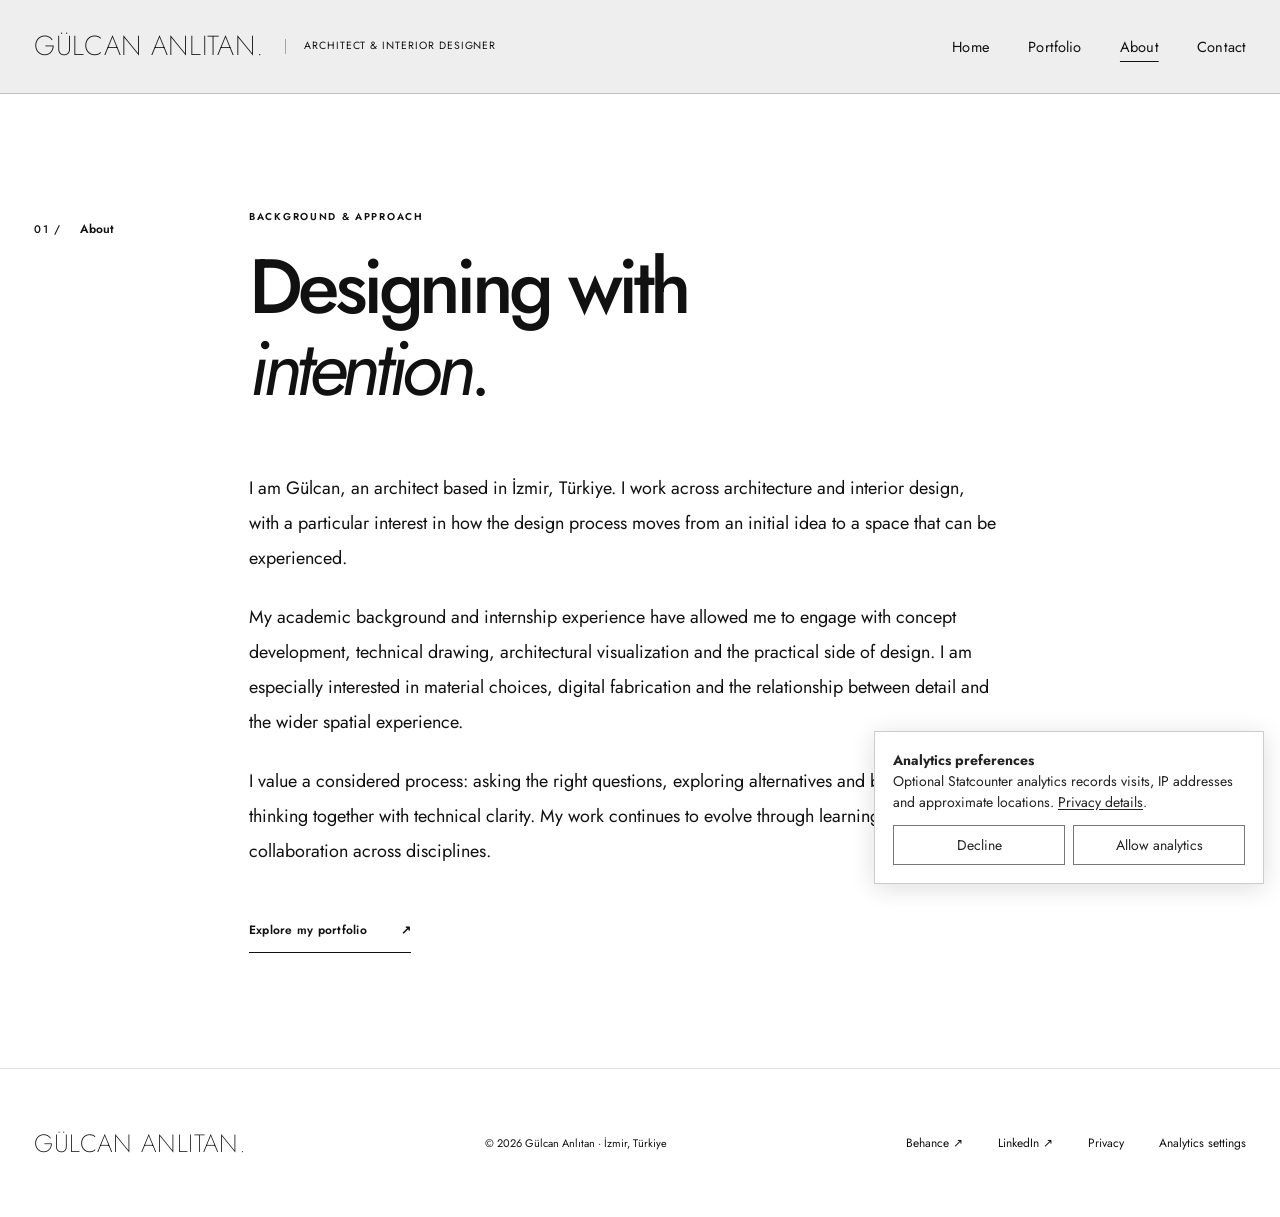
==== about/index.html @ f94211ca "Publish website from b33303527051" ====
<!doctype html><html lang="en"><head><meta charset="utf-8"><meta name="viewport" content="width=device-width,initial-scale=1"><meta name="theme-color" content="#eeeeee"><meta name="description" content="Learn about Gülcan Anlıtan, an architect and interior designer in İzmir, Türkiye, and her approach to materials, spatial experience and design.">
<link rel="canonical" href="https://gulcan.net/about/"><title>About | Gülcan Anlıtan</title><link rel="icon" type="image/svg+xml" href="/assets/favicon.svg"><link rel="stylesheet" href="/assets/style.css"><link rel="stylesheet" href="/assets/editorial.css"><script defer src="/assets/script.js"></script><link rel="stylesheet" href="/assets/analytics-consent.css">
<script defer src="/assets/analytics-consent.js"></script>
</head><body class="editorial-site"><a class="skip" href="#main">Skip to content</a>
<header class="ed-header"><nav class="ed-container ed-nav" aria-label="Main navigation"><a class="ed-identity" href="/"><strong>GÜLCAN ANLITAN<span>.</span></strong><span class="ed-role">Architect &amp; Interior Designer</span></a><div class="nav-links ed-nav-links" id="main-nav"><a href="/" >Home</a><a href="/portfolio/">Portfolio</a><a href="/about/" aria-current="page">About</a><a href="/#contact">Contact</a></div><button class="menu-button ed-menu-button" type="button" aria-label="Open menu" aria-controls="main-nav" aria-expanded="false">☰</button></nav></header>
<main id="main"><section class="ed-inner"><div class="ed-container ed-inner-grid"><div class="ed-label"><span class="ed-index">01 /</span><span>About</span></div><div><p class="ed-overline">Background &amp; approach</p><h1 class="ed-inner-title">Designing with<br><em>intention.</em></h1><div class="ed-inner-copy"><p>I am Gülcan, an architect based in İzmir, Türkiye. I work across architecture and interior design, with a particular interest in how the design process moves from an initial idea to a space that can be experienced.</p><p>My academic background and internship experience have allowed me to engage with concept development, technical drawing, architectural visualization and the practical side of design. I am especially interested in material choices, digital fabrication and the relationship between detail and the wider spatial experience.</p><p>I value a considered process: asking the right questions, exploring alternatives and bringing creative thinking together with technical clarity. My work continues to evolve through learning and collaboration across disciplines.</p><a class="ed-inline-link" href="/portfolio/">Explore my portfolio <span aria-hidden="true">↗</span></a></div></div></div></section></main>
<footer class="ed-footer"><div class="ed-container ed-footer-content"><a class="ed-footer-brand" href="/">GÜLCAN ANLITAN.</a><span>© 2026 Gülcan Anlıtan · İzmir, Türkiye</span><div class="ed-footer-links"><a href="https://www.behance.net/glcananltan" target="_blank" rel="noopener noreferrer">Behance ↗</a><a href="https://www.linkedin.com/in/g%C3%BClcan-anl%C4%B1tan-895337190/" target="_blank" rel="noopener noreferrer">LinkedIn ↗</a><a href="/privacy/">Privacy</a><button type="button" class="analytics-settings" data-analytics-settings hidden>Analytics settings</button></div></div></footer>
<!-- Cloudflare Web Analytics --><script type='module' src='https://static.cloudflareinsights.com/beacon.min.js' data-cf-beacon='{"token": "785a4017461b4b3585a6602a32527442"}'></script><!-- End Cloudflare Web Analytics -->
</body></html>
---- assets/style.css ----
@import url('https://fonts.googleapis.com/css2?family=Jost:ital,wght@0,200..800;1,200..800&display=swap');
:root{--bg:#f5f4ef;--ink:#202722;--muted:#6e756d;--line:#dadcd5;--accent:#81937f;--pad:clamp(22px,4vw,76px)}
*{box-sizing:border-box}html{scroll-behavior:smooth}body{margin:0;background:var(--bg);color:var(--ink);font-family:"Jost",Arial,sans-serif;-webkit-font-smoothing:antialiased}img{display:block;max-width:100%}a{color:inherit;text-decoration:none}button{font:inherit;cursor:pointer}h1,h2,h3,p,figure{margin-top:0}.accent{color:var(--accent)}.container{width:min(100%,1440px);margin:auto;padding-inline:var(--pad)}.skip{position:absolute;left:-10000px;top:5px;background:white;padding:12px;z-index:100}.skip:focus{left:8px}.site-header{position:relative;z-index:20;background:var(--bg)}.nav{display:flex;align-items:center;justify-content:space-between;gap:30px;min-height:98px;border-bottom:1px solid var(--line)}.wordmark{font-family:"Jost",Arial,sans-serif;font-size:24px;letter-spacing:-1.5px;font-weight:700;white-space:nowrap}.nav-links{display:flex;align-items:center;gap:clamp(24px,3vw,52px)}.nav-links a,.nav-portfolio{font-size:11px;text-transform:uppercase;font-weight:700;letter-spacing:.14em}.nav-links a{color:var(--muted)}.nav-links a:hover,.nav-links a[aria-current="page"]{color:var(--ink)}.nav-portfolio{padding:13px 15px;border:1px solid var(--ink);white-space:nowrap}.nav-portfolio:hover{background:var(--ink);color:var(--bg)}.menu-button{display:none;border:0;background:transparent;font-size:24px;width:44px;height:44px}.eyebrow{display:inline-flex;align-items:center;gap:12px;text-transform:uppercase;letter-spacing:.2em;font-weight:700;font-size:10px}.eyebrow:before{content:"";display:block;width:23px;height:1px;background:currentColor}.hero{padding-top:clamp(80px,10vw,150px)}.hero h1,.inner-hero h1{font:400 clamp(66px,9.6vw,155px)/.98 "Jost",sans-serif;letter-spacing:-.07em;margin:26px 0}.hero h1 em,.inner-hero h1 em,.portfolio-feature h2 em{color:var(--accent);font-weight:400}.hero-bottom{display:flex;justify-content:space-between;gap:30px;align-items:flex-end;margin:40px 0 70px}.hero-bottom p{max-width:380px;color:var(--muted);font-size:14px;line-height:1.9;margin:0}.text-link{display:inline-flex;align-items:center;gap:24px;font-size:11px;text-transform:uppercase;letter-spacing:.12em;font-weight:700;padding-bottom:11px;border-bottom:1px solid currentColor;white-space:nowrap}.text-link span{font-size:19px;font-weight:400;transition:transform .2s}.text-link:hover span{transform:translate(5px,-3px)}.hero-image{height:clamp(340px,55vw,755px);background:#d6d9cf;position:relative;overflow:hidden;margin:0}.hero-image img{height:100%;width:100%;object-fit:cover}.hero-image figcaption{position:absolute;bottom:22px;left:25px;color:#f5f4ef;background:#28372edc;font-size:10px;padding:13px 16px;letter-spacing:.12em;text-transform:uppercase}.section{padding-top:clamp(100px,11vw,170px)}.section.compact{padding-top:45px}.section-head{display:flex;justify-content:space-between;align-items:flex-end;border-top:1px solid var(--line);padding-top:24px;margin-bottom:52px}.section-head h2,.contact h2{font:400 clamp(56px,6vw,95px)/1.05 "Jost",sans-serif;letter-spacing:-.055em;margin:22px 0 0}.section-head small{font-size:11px;color:var(--muted);text-transform:uppercase;letter-spacing:.1em}.projects-grid{display:grid;grid-template-columns:repeat(2,minmax(0,1fr));gap:72px 30px}.project-card:first-child{grid-column:span 2}.project-image{position:relative;background:#d6d9cf;overflow:hidden;aspect-ratio:1.26}.project-card:first-child .project-image{aspect-ratio:1.95}.project-image img{height:100%;width:100%;object-fit:cover;transition:transform .7s}.project-card:hover .project-image img{transform:scale(1.035)}.image-arrow{position:absolute;bottom:19px;right:20px;background:var(--bg);display:grid;place-items:center;font-size:22px;width:43px;height:43px}.project-caption{display:flex;justify-content:space-between;gap:20px;padding-top:19px}.project-caption h3{font:400 clamp(28px,3vw,44px)/1.2 "Jost",sans-serif;letter-spacing:-.045em;margin:0 0 8px}.project-caption span,.project-caption small{font-size:11px;color:var(--muted);text-transform:uppercase;letter-spacing:.1em}.approach{display:grid;grid-template-columns:1fr 1.65fr;gap:55px;border-top:1px solid var(--line);padding-top:30px}.approach h2{font:400 clamp(33px,4vw,64px)/1.2 "Jost",sans-serif;letter-spacing:-.05em}.approach h2 em{color:var(--accent)}.approach p{color:var(--muted);max-width:590px;font-size:15px;line-height:1.9;margin:30px 0}.portfolio-feature{background:#29362d;color:#f4f3ed;margin-top:clamp(105px,12vw,185px)}.feature-grid{display:grid;grid-template-columns:1fr 1fr;align-items:center;gap:8vw;padding-block:clamp(75px,10vw,145px)}.portfolio-feature h2{font:400 clamp(64px,7.5vw,116px)/1.04 "Jost",sans-serif;letter-spacing:-.06em;margin:32px 0}.portfolio-feature h2 em{color:#b8c9af}.portfolio-feature p{font-size:14px;line-height:1.85;color:#c1cbbf;max-width:410px}.portfolio-feature .text-link{margin-top:28px}.cover-stack{height:440px;position:relative;perspective:1100px}.cover{position:absolute;top:4%;left:15%;width:65%;height:88%;background:#e8e8df;color:#243227;padding:28px;box-shadow:10px 20px 38px #0a150d68;display:flex;flex-direction:column;justify-content:space-between;transform:rotate(-9deg)}.cover:nth-child(2){background:#c4cbbf;transform:translateX(22%) rotate(8deg)}.cover h3{font:400 clamp(31px,4vw,58px)/1 "Jost",sans-serif;letter-spacing:-.06em;margin:0}.cover small{font-size:11px;letter-spacing:.12em;font-weight:700}.cover img{height:47%;width:100%;object-fit:cover}.contact{padding-bottom:140px}.contact>p{font:400 clamp(29px,4vw,55px)/1.3 "Jost",sans-serif;margin:40px 0}.note{color:var(--muted);font-size:12px;line-height:1.7;margin-top:45px}.footer{border-top:1px solid var(--line)}.foot{display:flex;align-items:center;justify-content:space-between;gap:25px;padding-block:35px 48px;color:var(--muted);font-size:11px}.foot-links{display:flex;gap:24px}.inner-hero{padding-top:clamp(75px,9vw,128px);padding-bottom:65px}.inner-hero p{font-size:15px;line-height:1.85;color:var(--muted);max-width:620px}.inner-hero h1{font-size:clamp(72px,10vw,148px)}.about-grid{display:grid;grid-template-columns:1fr 1fr;align-items:center;gap:8%;padding-top:20px}.about-grid img{width:100%;height:680px;object-fit:cover;background:#e4e3d9}.about-grid h2{font:400 clamp(33px,4vw,64px)/1.2 "Jost",sans-serif;letter-spacing:-.045em;margin:28px 0}.about-grid p{font-size:15px;line-height:1.9;color:var(--muted)}.about-grid .text-link{margin-top:30px}.detail{padding-bottom:140px}.detail>img{width:100%;max-height:800px;object-fit:cover;background:#d5d9cb}.detail-bottom{border-top:1px solid var(--line);padding:35px 0;display:flex;justify-content:space-between;gap:30px}.detail-bottom p{max-width:630px;color:var(--muted);line-height:1.8;font-size:14px}.portfolio-intro h1{font-size:clamp(70px,9vw,130px)}.reader-section{background:#e4e6dc;padding:clamp(35px,6vw,75px) var(--pad)}.reader-shell{max-width:1120px;margin:auto}.reader-top{display:flex;justify-content:space-between;align-items:center;gap:20px;margin-bottom:28px;font-size:11px;color:#697467;text-transform:uppercase;letter-spacing:.12em}.reader-top a{border-bottom:1px solid;padding-bottom:8px}.reader-top [hidden]{display:none}.book{aspect-ratio:1.57;display:grid;grid-template-columns:1fr 1fr;position:relative;background:#cccfc3;box-shadow:0 27px 55px #4450443d;perspective:1600px}.book:after{content:"";position:absolute;top:0;bottom:0;left:50%;transform:translateX(-50%);width:22px;background:linear-gradient(90deg,transparent,#5f665d28,transparent);pointer-events:none}.book-page{min-width:0;overflow:hidden;background:#f8f6ef;height:100%}.book-page+.book-page{border-left:1px solid #dfdcd0}.demo-page{height:100%;display:flex;flex-direction:column;justify-content:space-between;gap:12px;padding:clamp(20px,4vw,55px)}.demo-page small{font-size:clamp(7px,.8vw,11px);letter-spacing:.16em}.demo-page h3{font:400 clamp(27px,4vw,61px)/1.1 "Jost",sans-serif;letter-spacing:-.055em;margin:0}.demo-page img{width:100%;height:50%;object-fit:cover}.demo-page .page-foot{display:flex;justify-content:space-between;font-size:10px;color:#6a7669}.demo-page.cover{background:#dce3d7}.demo-page.blank{background:#ecece5}.book-page canvas{width:100%;height:100%;object-fit:contain;background:#fff}.book.flipping .book-page:last-child{animation:page-turn .42s ease-in-out}@keyframes page-turn{0%{transform:scaleX(1)}45%{transform:scaleX(.88);filter:brightness(.91)}100%{transform:scaleX(1)}}.reader-controls{display:flex;justify-content:space-between;align-items:center;gap:18px;margin-top:26px}.reader-controls button{padding:14px 18px;background:transparent;border:1px solid #a4aca0;font-size:11px;text-transform:uppercase;letter-spacing:.1em}.reader-controls button:disabled{opacity:.3;cursor:default}.reader-controls span{font-size:12px;color:#687568;letter-spacing:.1em}.reader-help{text-align:center;font-size:12px;color:#6b7569;margin:19px 0 0}.reader-about{padding-block:90px 130px;display:grid;grid-template-columns:1fr 1fr;gap:60px}.reader-about h2{font:400 clamp(34px,4vw,60px)/1.2 "Jost",sans-serif;letter-spacing:-.05em;margin:24px 0}.reader-about p{color:var(--muted);font-size:14px;line-height:1.9}.reader-about code{overflow-wrap:anywhere}
@media(max-width:980px){.nav-portfolio{display:none}.about-grid img{height:540px}.cover-stack{height:340px}}
@media(max-width:700px){.nav{min-height:74px}.wordmark{font-size:21px}.menu-button{display:block}.nav-links{display:none;position:absolute;top:73px;left:0;right:0;flex-direction:column;align-items:flex-start;gap:25px;padding:28px var(--pad) 36px;background:var(--bg);box-shadow:0 18px 25px #18271a1c}.nav-links.open{display:flex}.nav-links a{font-size:13px}.hero{padding-top:75px}.hero h1{font-size:clamp(57px,11.7vw,92px)}.hero-bottom{align-items:flex-start;flex-direction:column;margin:32px 0 48px}.hero-image{height:380px}.hero-image figcaption{left:12px;bottom:12px;font-size:9px}.section{padding-top:92px}.section-head h2,.contact h2{font-size:58px}.section-head small{display:none}.projects-grid{grid-template-columns:1fr;gap:50px}.project-card:first-child{grid-column:auto}.project-card:first-child .project-image{aspect-ratio:1.26}.approach{grid-template-columns:1fr;gap:28px}.approach h2{font-size:37px}.portfolio-feature{margin-top:100px}.feature-grid{grid-template-columns:1fr;gap:45px;padding-block:75px}.portfolio-feature h2{font-size:69px}.cover-stack{height:320px}.contact{padding-bottom:95px}.foot{flex-direction:column;align-items:flex-start}.inner-hero{padding-top:72px;padding-bottom:44px}.inner-hero h1{font-size:clamp(66px,12vw,98px)}.about-grid{grid-template-columns:1fr;gap:33px}.about-grid img{height:auto;aspect-ratio:1.1}.about-grid h2{font-size:39px}.detail-bottom{flex-direction:column}.reader-section{padding:28px 15px 45px}.reader-top{flex-direction:column;align-items:flex-start}.book{aspect-ratio:.7;grid-template-columns:1fr}.book:after{display:none}.demo-page{padding:25px}.demo-page h3{font-size:clamp(43px,10vw,65px)}.demo-page small{font-size:10px}.reader-about{grid-template-columns:1fr;gap:12px;padding-block:65px 90px}}
@media(prefers-reduced-motion:reduce){*,*:before,*:after{scroll-behavior:auto!important;animation-duration:.01ms!important;transition-duration:.01ms!important}}
/* A glimpse — homepage */
.glimpse{padding-top:32px;background:#fbfbf9}
.glimpse-top{display:flex;align-items:center;justify-content:space-between;gap:24px;padding-block:18px 4px}
.glimpse-top-note{font-size:10px;font-weight:600;letter-spacing:.14em;text-transform:uppercase;color:var(--muted)}
.glimpse-art-scroll{max-width:1920px;margin:auto;overflow-x:auto;overscroll-behavior-inline:contain}
.glimpse-art{display:block;width:100%;height:auto;mix-blend-mode:multiply}
.glimpse-mobile-hint{display:none}
.glimpse-bottom{display:flex;justify-content:space-between;align-items:center;gap:25px;border-top:1px solid #e6e6e1;padding-block:23px 43px}
.glimpse-bottom p{margin:0;color:var(--muted);font-size:13px}
.approach-section{padding-top:110px}
.glimpse-portfolio{border-top:1px solid var(--line);padding-top:30px;margin-top:115px}
.glimpse-portfolio-layout{display:grid;grid-template-columns:1.15fr .85fr;gap:50px;align-items:end;padding:36px 0 45px}
.glimpse-portfolio h2{font:400 clamp(61px,8vw,120px)/.98 "Jost",sans-serif;letter-spacing:-.065em;margin:0}
.glimpse-portfolio h2 em{color:var(--accent);font-weight:400}
.glimpse-portfolio-layout>div{max-width:350px;justify-self:end}
.glimpse-portfolio-layout p{font-size:14px;line-height:1.9;color:var(--muted);margin:0 0 35px}
@media(max-width:680px){
.glimpse{padding-top:12px}
.glimpse-top{padding-block:24px 16px}
.glimpse-top-note{font-size:9px;letter-spacing:.07em;text-align:right}
.glimpse-art-scroll{overflow-x:auto;overflow-y:hidden;-webkit-overflow-scrolling:touch;scrollbar-width:thin}
.glimpse-art{max-width:none;width:1050px;height:auto}
.glimpse-mobile-hint{display:block;text-align:center;font-size:10px;color:var(--muted);margin:5px 0}
.glimpse-bottom{padding-top:17px;padding-bottom:37px;align-items:flex-start;flex-direction:column;gap:21px}
.glimpse-bottom p{font-size:12px}
.approach-section{padding-top:75px}
.glimpse-portfolio{margin-top:80px}
.glimpse-portfolio-layout{grid-template-columns:1fr;gap:25px;padding-top:31px}
.glimpse-portfolio h2{font-size:69px}
.glimpse-portfolio-layout>div{max-width:none;justify-self:start}
}
/* November 2026 — coherent editorial homepage: paper-white canvas and natural-aspect elevation */
:root {--bg:#fff;--ink:#202124;--muted:#666b6f;--line:#e5e5e5;--accent:#242424;}
body {background:#fff;color:var(--ink);}
.site-header{background:#fff;}
.home-revised .nav{min-height:86px;border-bottom:0;}
.home-revised .wordmark{font-size:23px;letter-spacing:-.065em;font-weight:700;}
.home-revised .nav-links{gap:clamp(25px,3vw,48px);}
.home-revised .nav-links a{font-size:12px;letter-spacing:.015em;text-transform:none;font-weight:500;color:#383838;}
.home-revised .nav-links a:hover,.home-revised .nav-links a:focus-visible{color:#111;text-decoration:underline;text-underline-offset:6px;}
.home-revised .elevation-hero{padding-top:clamp(38px,5vw,90px);padding-bottom:clamp(70px,9vw,160px);}
.home-revised .elevation-artwork{margin-inline:auto;max-width:1440px;min-height:0;background:#fff;}
.home-revised .elevation-artwork img{display:block;width:100%;height:auto;object-fit:contain;object-position:center;image-rendering:auto;max-width:100%;background:#fff;mix-blend-mode:normal;}
.home-revised .elevation-caption{display:flex;justify-content:space-between;gap:20px;margin-top:18px;font-size:11px;letter-spacing:.025em;color:#777;}
.home-revised .home-section{display:grid;grid-template-columns:minmax(135px,25%) 1fr;gap:clamp(25px,5vw,95px);padding-top:35px;padding-bottom:clamp(75px,9vw,130px);border-top:1px solid var(--line);}
.home-revised .home-section-label{display:flex;gap:22px;align-items:baseline;}
.home-revised .home-section-label span{font:500 11px/1.5 "Jost",sans-serif;color:#969696;}
.home-revised .home-section-label h2{font:600 14px/1.5 "Jost",sans-serif;letter-spacing:.005em;margin:0;}
.home-revised .home-section-main{max-width:900px;}
.home-revised .home-statement{font:400 clamp(26px,3vw,44px)/1.28 "Jost",Arial,sans-serif;letter-spacing:-.055em;max-width:820px;margin:0 0 clamp(24px,4vw,44px);}
.home-revised .home-description{font:400 15px/1.9 "Jost",Arial,sans-serif;color:#646464;max-width:540px;margin:0 0 24px;}
.home-revised .home-link{display:inline-flex;align-items:baseline;gap:26px;border-bottom:1px solid #777;padding-bottom:8px;font:500 13px/1.4 "Jost",sans-serif;letter-spacing:0;text-transform:none;white-space:nowrap;color:#252525;transition:gap .2s;}
.home-revised .home-link:hover{gap:35px;}
.home-revised .home-portfolio-row{display:flex;align-items:flex-start;justify-content:space-between;gap:24px;}
.home-revised .home-portfolio-row .home-statement{margin:0;}
.home-revised .home-portfolio-row>div{max-width:340px;}
.home-revised .home-contact-row{display:flex;align-items:flex-start;justify-content:space-between;gap:24px;}
.home-revised .home-contact-row .home-statement{margin:0;}
.home-revised .home-social{display:flex;gap:36px;flex-wrap:wrap;padding-top:8px;}
.home-revised .foot{padding-block:26px 35px;font-size:12px;}
.home-revised .footer{background:#fff;}
@media(max-width:700px){
  .home-revised .nav{min-height:73px;}
  .home-revised .nav-links{top:72px;background:#fff;}
  .home-revised .elevation-hero{padding-top:45px;padding-bottom:90px;}
  .home-revised .elevation-artwork{overflow:hidden;}
  .home-revised .elevation-artwork img{width:100%;height:auto;max-width:100%;object-fit:contain;}
  .home-revised .elevation-caption{margin-top:13px;font-size:10px;}
  .home-revised .home-section{grid-template-columns:1fr;gap:29px;padding-top:24px;padding-bottom:75px;}
  .home-revised .home-statement{font-size:clamp(26px,7vw,39px);margin-bottom:25px;}
  .home-revised .home-description{font-size:14px;}
  .home-revised .home-portfolio-row,.home-revised .home-contact-row{display:block;}
  .home-revised .home-portfolio-row .home-statement,.home-revised .home-contact-row .home-statement{margin-bottom:28px;}
  .home-revised .home-social{gap:25px;}
  .home-revised .foot{gap:12px;}
}
---- assets/editorial.css ----
/* Gülcan — site-wide editorial identity, 2026. */
/* Jost font is loaded once from style.css, included on every page. */
:root{--ed-dark:#242724;--ed-dark-2:#333632;--ed-paper:#eeeae4;--ed-paper-2:#f6f4f1;--ed-text:#292c29;--ed-muted:#6e726c;--ed-line:#d2d2ca;--ed-accent:#8e9283}
html{scroll-behavior:smooth;scroll-padding-top:85px}
body.editorial-site{background:var(--ed-paper);color:var(--ed-text);font-family:"Jost",Arial,sans-serif}
.editorial-site h1,.editorial-site h2,.editorial-site p{margin-top:0}
.ed-container{width:min(100%,1520px);padding-inline:clamp(22px,5vw,88px);margin-inline:auto}
.ed-header{position:relative;background:var(--ed-dark);color:#f5f3ee;z-index:30}
.ed-nav{display:flex;align-items:center;justify-content:space-between;gap:24px;min-height:94px;border-bottom:1px solid #ffffff2a}
.ed-identity{display:flex;align-items:center;gap:24px;white-space:nowrap}
.ed-identity strong{font-family:"Jost",sans-serif;font-size:24px;font-weight:700;letter-spacing:-.055em}
.ed-identity strong span{color:#a9aea1}
.ed-role{padding-left:24px;border-left:1px solid #ffffff47;font-size:10px;color:#dbded6;letter-spacing:.12em;text-transform:uppercase}
.ed-nav-links{display:flex;gap:clamp(22px,3vw,50px);align-items:center}
.ed-nav-links a{font-size:12px;color:#e8e8e1;text-transform:none;letter-spacing:.01em;font-weight:500}
.ed-nav-links a:hover,.ed-nav-links a[aria-current="page"]{color:#fff;text-decoration:underline;text-underline-offset:9px}
.ed-menu-button{display:none;color:inherit}
.ed-hero{background:var(--ed-dark);color:#f0f0eb;padding-bottom:clamp(58px,7.5vw,116px)}
.ed-hero-intro,.ed-hero-end{display:flex;justify-content:space-between;gap:20px;font-size:10px;letter-spacing:.14em;text-transform:uppercase;color:#bec2b8}
.ed-hero-intro{padding-block:clamp(32px,5vw,69px) 26px}
.ed-hero-end{padding-top:18px;align-items:center}
.ed-hero-end span:last-child{font-size:24px;line-height:1}
.ed-hero-print{margin:0;padding:clamp(18px,3vw,48px);background:#fff;box-shadow:0 24px 90px #0b0d0b35}
.ed-image-scroll{width:100%;overflow:auto hidden}
.ed-hero-print img{display:block;width:100%;max-width:100%;height:auto;object-fit:contain;object-position:center;background:#fff;mix-blend-mode:normal}
.ed-section{padding-top:clamp(92px,10vw,160px);padding-bottom:clamp(98px,10vw,165px)}
.ed-section-grid{display:grid;grid-template-columns:minmax(165px,25%) minmax(0,1fr);gap:clamp(25px,4vw,80px)}
.ed-label{display:flex;align-items:baseline;gap:18px;padding-top:11px;font-size:12px;letter-spacing:.015em;font-weight:600}
.ed-index{font-size:11px;letter-spacing:.15em;color:#91958b;font-weight:500}
.ed-overline{font-size:10px;letter-spacing:.17em;text-transform:uppercase;font-weight:600;color:#81877c;margin-bottom:22px}
.ed-section-content h1,.ed-section-content h2,.ed-inner-title{font-family:"Jost",Arial,sans-serif;font-weight:500;line-height:1.07;font-size:clamp(47px,6vw,93px);letter-spacing:-.06em;margin:0}
.ed-section-content h1 em,.ed-section-content h2 em,.ed-inner-title em{font-family:"Jost",sans-serif;font-weight:400;letter-spacing:-.07em}
.ed-about{background:var(--ed-paper-2)}
.ed-about-detail{display:grid;grid-template-columns:1.1fr .9fr;gap:clamp(36px,5vw,95px);padding-top:clamp(52px,7vw,115px);align-items:start}
.ed-lead{font-family:"Jost",sans-serif;font-size:clamp(20px,2.1vw,30px);font-weight:400;line-height:1.5;letter-spacing:-.035em;max-width:600px}
.ed-about-detail>div p,.ed-portfolio-heading>p,.ed-contact-intro,.ed-inner-copy{font-size:15px;line-height:1.95;color:#686b65;max-width:510px}
.ed-inline-link{display:inline-flex;gap:34px;align-items:center;margin-top:26px;border-bottom:1px solid currentColor;padding-bottom:9px;font-size:12px;letter-spacing:.02em;font-weight:600}
.ed-inline-link:hover{gap:43px}
.ed-portfolio{background:#dedcd5}
.ed-portfolio-heading{display:flex;justify-content:space-between;align-items:end;gap:60px;margin-bottom:clamp(60px,7vw,110px)}
.ed-portfolio-heading>p{max-width:260px;margin:0 0 7px}
.ed-book-link{display:block;position:relative;color:var(--ed-text);background:#bdbdb5;overflow:hidden;isolation:isolate}
.ed-book-scene{height:clamp(350px,48vw,665px);position:relative;background:radial-gradient(ellipse at 57% 14%,#e9e9e3,#c4c4bb 67%,#aead9f);overflow:hidden;perspective:1600px;transition:background .4s}
.ed-book-shadow{position:absolute;width:68%;height:13%;left:20%;bottom:12%;background:#24262257;filter:blur(31px);transform:rotate(-6deg);border-radius:100%}
.ed-book-back{position:absolute;top:19%;left:12%;width:76%;height:65%;background:#626864;transform:rotate(-7deg) skewY(-1deg);box-shadow:22px 21px 20px #55594f61}
.ed-book-pages{position:absolute;top:17%;left:11%;width:77%;height:63%;display:grid;grid-template-columns:1fr 1fr;transform:rotate(-6deg) skewY(-1deg);filter:drop-shadow(16px 21px 12px #4a4e464f);transition:transform .65s cubic-bezier(.2,.8,.2,1)}
.ed-book-link:hover .ed-book-pages,.ed-book-link:focus-visible .ed-book-pages{transform:rotate(-3deg) skewY(-1deg) translateY(-10px)}
.ed-book-page{min-width:0;display:flex;flex-direction:column;justify-content:space-between;gap:10px;background:#fdfcf9;padding:clamp(16px,3vw,48px);box-shadow:inset 0 0 18px #a5a8a213}
.ed-book-left{border-right:1px solid #d9d9d4;background:linear-gradient(95deg,#fcfbf8 80%,#eae9e3)}
.ed-book-right{background:linear-gradient(90deg,#eceae5,#fdfcf9 12%)}
.ed-book-kicker{font-size:clamp(7px,.9vw,12px);letter-spacing:.12em;color:#6b716a;font-weight:600}
.ed-book-page img{height:55%;width:100%;object-fit:contain;mix-blend-mode:multiply}
.ed-book-right img{object-fit:cover;filter:grayscale(1) contrast(.9);opacity:.85}
.ed-book-caption{display:flex;justify-content:space-between;gap:10px;font-size:clamp(7px,.9vw,12px);color:#6b6f69}
.ed-book-caption i{font-style:normal}
.ed-book-overlay{position:absolute;bottom:25px;left:clamp(24px,3vw,44px);right:clamp(24px,3vw,44px);display:flex;justify-content:space-between;align-items:center;font-size:12px;letter-spacing:.06em;text-transform:uppercase;font-weight:600}
.ed-book-arrow{display:grid;place-items:center;width:55px;height:55px;border:1px solid #343830;border-radius:50%;font-size:27px;transition:transform .3s,background .3s,color .3s}
.ed-book-link:hover .ed-book-arrow{transform:rotate(45deg);background:#272b26;color:#fff}
.ed-contact{background:var(--ed-paper-2)}
.ed-contact-content{display:grid;grid-template-columns:minmax(250px,.75fr) minmax(0,1fr);gap:clamp(45px,6vw,100px)}
.ed-contact-content h2{font-size:clamp(46px,4.5vw,74px)}
.ed-contact-intro{margin-top:31px}
.ed-contact-intro a{color:var(--ed-text);border-bottom:1px solid}
.ed-contact-form{display:flex;flex-direction:column;gap:25px;padding-top:5px}
.ed-contact-form label{font-size:12px;font-weight:600;display:block}
.ed-contact-form input:not([type=hidden]),.ed-contact-form textarea{margin-top:12px;display:block;width:100%;border:0;border-bottom:1px solid #bdbeb6;border-radius:0;padding:14px 0 17px;background:transparent;font:400 14px/1.5 "Jost",Arial,sans-serif;color:#252924;outline:0;resize:vertical}
.ed-contact-form input:not([type=hidden]):focus,.ed-contact-form textarea:focus{border-color:#292f2b;box-shadow:0 1px 0 #292f2b}
.ed-contact-form input::placeholder,.ed-contact-form textarea::placeholder{color:#9b9f99}
.ed-form-pair{display:grid;grid-template-columns:1fr 1fr;gap:24px}
.ed-contact-form .ed-honey{position:absolute;left:-9999px;opacity:0;width:1px;height:1px;pointer-events:none}
.ed-form-bottom{display:flex;align-items:end;justify-content:space-between;gap:30px;padding-top:8px}
.ed-form-bottom p{font-size:11px;line-height:1.65;color:#858982;max-width:250px;margin:0}
.ed-form-bottom button{border:0;background:#292e29;color:#fff;display:inline-flex;justify-content:space-between;align-items:center;gap:45px;padding:18px 20px;font:600 12px/1 "Jost",Arial,sans-serif;white-space:nowrap}
.ed-form-bottom button:hover{background:#4a514a}
.ed-form-bottom button span{font-size:20px;font-weight:400}
.ed-footer{background:var(--ed-dark);color:#eff0ea}
.ed-footer-content{min-height:148px;display:flex;justify-content:space-between;align-items:center;gap:28px}
.ed-footer-brand{font-family:"Jost",sans-serif;font-weight:700;font-size:25px;letter-spacing:-.055em}
.ed-footer-content>span{font-size:11px;color:#b7bdb4}
.ed-footer-links{display:flex;align-items:center;gap:35px;font-size:12px}
.ed-footer-links a:hover{border-bottom:1px solid currentColor}
.editorial-site .inner-hero{padding-top:clamp(75px,9vw,128px)}
.ed-inner{background:var(--ed-paper-2);padding-block:clamp(90px,9vw,140px)}
.ed-inner-grid{display:grid;grid-template-columns:minmax(160px,25%) minmax(0,1fr);gap:clamp(25px,5vw,80px)}
.ed-inner-title{margin-top:16px;margin-bottom:60px}
.ed-inner-copy{max-width:750px;font-size:18px}
.ed-inner-copy p{margin-bottom:24px}
.ed-portfolio-page{background:var(--ed-paper-2)}
.ed-portfolio-page .reader-section{background:#dedcd5}
.ed-portfolio-page .reader-about{padding-top:60px;padding-bottom:100px}
.ed-portfolio-page .reader-section .book{background:#c6c3b9}
.ed-thanks{text-align:center;min-height:65vh;display:flex;flex-direction:column;justify-content:center;align-items:center;gap:30px}
.ed-thanks h1{font:500 clamp(47px,6vw,82px)/1.05 "Jost",sans-serif;letter-spacing:-.07em;margin:0}
.ed-thanks p{max-width:520px;color:#646964;line-height:1.8}
@media(max-width:950px){.ed-section-grid{grid-template-columns:minmax(100px,21%) 1fr}.ed-contact-content{grid-template-columns:1fr}.ed-portfolio-heading{gap:25px}.ed-about-detail{gap:35px}}
@media(max-width:700px){
.ed-nav{min-height:77px}
.ed-identity{gap:14px}
.ed-identity strong{font-size:21px}
.ed-role{padding-left:14px;font-size:8px;letter-spacing:.07em;max-width:145px;white-space:normal}
.ed-menu-button{display:block;background:none;border:0;color:inherit;font-size:24px}
.ed-nav-links{display:none;position:absolute;top:76px;left:0;right:0;padding:30px clamp(22px,5vw,88px);background:var(--ed-dark);flex-direction:column;align-items:flex-start;gap:26px}
.ed-nav-links.open{display:flex}
.ed-nav-links a{font-size:16px}
.ed-hero{padding-bottom:58px}
.ed-hero-intro{padding-block:35px 20px;gap:10px;font-size:8px}
.ed-hero-intro span:last-child{text-align:right}
.ed-hero-print{padding:16px}
.ed-image-scroll{overflow-x:auto;-webkit-overflow-scrolling:touch;scrollbar-width:thin}
.ed-image-scroll img{max-width:none;width:940px;height:auto}
.ed-hero-end{font-size:9px}
.ed-section{padding-block:80px 95px}
.ed-section-grid,.ed-inner-grid{grid-template-columns:1fr;gap:37px}
.ed-label{padding-top:0}
.ed-section-content h1,.ed-section-content h2{font-size:clamp(52px,11.8vw,76px)}
.ed-about-detail{display:block;padding-top:45px}
.ed-lead{margin-bottom:24px}
.ed-portfolio-heading{display:block;margin-bottom:38px}
.ed-portfolio-heading>p{margin-top:25px;max-width:420px}
.ed-book-scene{height:400px}
.ed-book-back{width:88%;left:5%;top:28%;height:46%}
.ed-book-pages{width:90%;left:4%;top:26%;height:48%}
.ed-book-page{padding:14px}
.ed-book-page img{height:54%}
.ed-book-overlay{bottom:17px;left:18px;right:18px}
.ed-book-arrow{width:42px;height:42px;font-size:22px}
.ed-contact-content{gap:45px}
.ed-form-pair{grid-template-columns:1fr;gap:24px}
.ed-form-bottom{align-items:stretch;flex-direction:column;gap:20px}
.ed-form-bottom button{align-self:flex-start}
.ed-footer-content{padding-block:38px;min-height:0;flex-direction:column;align-items:flex-start;gap:24px}
.ed-inner{padding-block:85px}
.ed-inner-title{margin-bottom:35px}
.ed-inner-copy{font-size:16px}
}
@media(prefers-reduced-motion:reduce){.ed-book-pages,.ed-book-arrow,.ed-inline-link{transition:none}}

/* Body-copy alignment across the editorial site: preserve left-aligned titles, labels and controls. */
.editorial-site .ed-about-detail p,
.editorial-site .ed-portfolio-heading > p,
.editorial-site .ed-contact-intro,
.editorial-site .ed-inner-copy p,
.editorial-site .ed-inner-copy:not(:has(p)),
.editorial-site .reader-about > p,
.editorial-site .ed-thanks p {
  text-align: left;
  text-justify: auto;
  hyphens: none;
  -webkit-hyphens: none;
}

/* Architectural elevation caption sits on the right, independent of sibling count. */
.ed-hero-intro.ed-hero-intro-right{justify-content:flex-end;text-align:right}

/* Keep the longer full-name signature legible on narrow screens. */
@media(max-width:700px){
  .ed-identity{flex-direction:column;align-items:flex-start;gap:3px;min-width:0;white-space:normal}
  .ed-identity strong{font-size:clamp(17px,5vw,21px);line-height:1.1;white-space:nowrap}
  .ed-identity .ed-role{padding-left:0;border-left:0;max-width:none;font-size:8px;white-space:nowrap}
  .ed-nav{gap:12px}
}


/* 2026 light editorial refresh — applied across all pages. */
body.editorial-site{background:#fff;color:#111}
.editorial-site .ed-container{
  width:100%;
  max-width:none;
  padding-inline:clamp(18px,2.65vw,64px);
}
.editorial-site .ed-header{
  background:#eeeeee;
  color:#111;
}
.editorial-site .ed-nav{border-bottom:1px solid #16161635}
.editorial-site .ed-identity strong{
  font-family:"Jost",Arial,sans-serif;
  font-weight:200;
  font-size:clamp(25px,2.15vw,34px);
  letter-spacing:.025em;
  text-transform:uppercase;
  line-height:1.1;
}
.editorial-site .ed-identity strong span{color:#111}
.editorial-site .ed-role{
  color:#111;
  border-left-color:#1115;
}
.editorial-site .ed-nav-links a{
  color:#111;
  font-size:clamp(13px,1.14vw,17px);
  font-weight:400;
}
.editorial-site .ed-nav-links a:hover,
.editorial-site .ed-nav-links a[aria-current="page"]{
  color:#111;
  text-decoration:underline;
}
.editorial-site .ed-menu-button{color:#111}
.editorial-site .ed-about,
.editorial-site .ed-inner,
.editorial-site .ed-contact{background:#fff;color:#111}
.editorial-site .ed-portfolio{background:#eeeeee;color:#111}
.editorial-site .ed-about .ed-index,
.editorial-site .ed-about .ed-overline,
.editorial-site .ed-overline,
.editorial-site .ed-index,
.editorial-site .ed-label,
.editorial-site .ed-lead,
.editorial-site .ed-about-detail>div p,
.editorial-site .ed-portfolio-heading>p,
.editorial-site .ed-contact-intro,
.editorial-site .ed-inner-copy,
.editorial-site .ed-inner-copy p,
.editorial-site .ed-contact-form label,
.editorial-site .ed-form-bottom p{
  color:#111;
}
.editorial-site .ed-inline-link{color:#111}
.editorial-site .ed-contact-form button{
  background:#eeeeee;
  color:#111;
  border:1px solid #222;
}
.editorial-site .ed-contact-form button:hover{background:#dedede;color:#111}
.editorial-site .ed-footer{
  background:#eeeeee;
  color:#111;
}
.editorial-site .ed-footer-brand{
  color:#111;
  font-weight:200;
  letter-spacing:.025em;
}
.editorial-site .ed-footer-content>span,
.editorial-site .ed-footer-links{color:#111}
@media(max-width:700px){
  .editorial-site .ed-container{padding-inline:clamp(16px,4.8vw,24px)}
  .editorial-site .ed-nav-links{background:#eeeeee}
  .editorial-site .ed-nav-links a{font-size:16px}
  .editorial-site .ed-identity strong{
    font-size:clamp(23px,5.9vw,27px);
    letter-spacing:.015em;
  }
  .editorial-site .ed-footer-brand{font-size:25px}
}


/* Brand lockup and section alignment — revision */
.editorial-site .ed-identity{
  display:inline-flex;
  flex:0 0 auto;
  flex-direction:column;
  align-items:flex-start;
  gap:4px;
  white-space:nowrap;
}
.editorial-site .ed-identity strong{
  display:block;
  width:max-content;
  flex:0 0 auto;
}
.editorial-site .ed-identity .ed-role{
  display:block;
  width:max-content;
  max-width:none;
  margin:0;
  padding:0;
  border:0;
  flex:0 0 auto;
  font-size:10px;
  line-height:1.25;
  letter-spacing:.12em;
  white-space:nowrap;
  transform-origin:left center;
  transform:none;
}
/* A slimmer common sidebar and aligned content for About/Portfolio/Contact. */
.home-projects .ed-section-grid{
  grid-template-columns:minmax(105px,15%) minmax(0,1fr);
  gap:clamp(22px,2.3vw,44px);
}
.home-projects .ed-portfolio-heading{
  display:grid;
  grid-template-columns:minmax(0,1fr) minmax(230px,300px);
  justify-content:start;
  align-items:end;
  gap:clamp(25px,3.4vw,60px);
  max-width:1010px;
  margin-bottom:clamp(50px,5vw,76px);
}
.home-projects .ed-portfolio-heading>p{
  max-width:300px;
  margin:0 0 9px;
}
.home-projects .ed-portfolio-showcase{
  max-width:1160px;
  width:100%;
  margin-inline:auto;
}
.home-projects .ed-portfolio-showcase .ed-book-link{
  width:100%;
}
.home-projects .ed-contact-content{
  grid-template-columns:minmax(250px,.78fr) minmax(0,1fr);
  gap:clamp(28px,4vw,68px);
}
@media(max-width:950px){
  .home-projects .ed-portfolio-heading{
    grid-template-columns:minmax(0,1fr) minmax(180px,240px);
  }
  .home-projects .ed-contact-content{grid-template-columns:1fr}
}
@media(max-width:700px){
  .editorial-site .ed-identity{gap:3px}
  .editorial-site .ed-identity .ed-role{
    font-size:8px;
    letter-spacing:.07em;
  }
  .home-projects .ed-section-grid{
    grid-template-columns:1fr;
    gap:32px;
  }
  .home-projects .ed-portfolio-heading{
    display:block;
    max-width:none;
    margin-bottom:36px;
  }
  .home-projects .ed-portfolio-heading>p{
    margin-top:24px;
    max-width:420px;
  }
  .home-projects .ed-portfolio-showcase{max-width:100%}
}


/* Natural desktop lockup, white footer and tighter About columns — 2026-11 */
/* Desktop: original side-by-side signature. Neither line is stretched. */
.editorial-site .ed-identity{
  display:inline-flex;
  flex-direction:row;
  align-items:center;
  gap:clamp(16px,1.7vw,26px);
  white-space:nowrap;
}
.editorial-site .ed-identity .ed-role{
  display:block;
  width:auto;
  max-width:none;
  margin:0;
  padding:0 0 0 clamp(15px,1.4vw,24px);
  border:0;
  border-left:1px solid #1115;
  font-size:clamp(10px,.82vw,12px);
  line-height:1.4;
  letter-spacing:.09em;
  text-transform:uppercase;
  white-space:nowrap;
  transform:none;
}
/* The footer is white everywhere; retain the black typography. */
.editorial-site .ed-footer{
  background:#fff;
  color:#111;
  border-top:1px solid #e4e4e4;
}
/* Bring the two About text columns closer without widening the text. */
.home-projects .ed-about-detail{
  grid-template-columns:minmax(0,1.06fr) minmax(0,.94fr);
  gap:clamp(18px,2vw,34px);
  max-width:1120px;
}
@media(max-width:700px){
  .editorial-site .ed-identity{
    flex-direction:column;
    align-items:flex-start;
    gap:3px;
  }
  .editorial-site .ed-identity .ed-role{
    width:auto;
    max-width:none;
    padding:0;
    border:0;
    font-size:9px;
    line-height:1.35;
    letter-spacing:.07em;
    transform:none;
  }
  .home-projects .ed-about-detail{max-width:100%}
}


/* Balanced editorial content grids and natural mobile lockup */
.home-projects .ed-section > .ed-container,
.editorial-site .ed-inner > .ed-container{
  max-width:1540px;
  margin-inline:auto;
}
.home-projects .ed-section-grid,
.editorial-site .ed-inner-grid{
  grid-template-columns:minmax(115px,15%) minmax(0,1fr);
  gap:clamp(24px,2.6vw,46px);
  align-items:start;
}
.home-projects .ed-about-detail{
  display:grid;
  grid-template-columns:minmax(0,1fr) minmax(0,1fr);
  align-items:start;
  gap:clamp(26px,3.1vw,52px);
  max-width:1200px;
  padding-top:clamp(44px,5vw,78px);
}
.home-projects .ed-about-detail .ed-lead{
  width:auto;
  max-width:none;
  font-size:clamp(19px,1.55vw,25px);
  line-height:1.55;
  letter-spacing:-.012em;
  text-align:left;
  hyphens:none;
}
.home-projects .ed-about-detail>div p{
  width:auto;
  max-width:none;
  font-size:clamp(16px,1.15vw,18px);
  line-height:1.75;
  text-align:left;
  hyphens:none;
}
.home-projects .ed-about-detail .ed-inline-link{margin-top:20px}
.home-projects .ed-portfolio-heading{
  display:grid;
  grid-template-columns:minmax(0,1.08fr) minmax(0,.92fr);
  align-items:end;
  justify-content:start;
  gap:clamp(28px,3vw,50px);
  max-width:1200px;
}
.home-projects .ed-portfolio-heading>p{
  width:auto;
  max-width:470px;
  font-size:clamp(16px,1.15vw,18px);
  line-height:1.75;
  text-align:left;
  hyphens:none;
}
.home-projects .ed-portfolio-showcase{
  max-width:1240px;
  padding-inline:clamp(18px,2.65vw,48px);
}
.home-projects .ed-contact-content{
  grid-template-columns:minmax(0,1fr) minmax(0,1fr);
  align-items:start;
  gap:clamp(28px,3.6vw,62px);
  max-width:1200px;
}
.home-projects .ed-contact-intro{
  max-width:550px;
  font-size:clamp(16px,1.15vw,18px);
  line-height:1.75;
  text-align:left;
  hyphens:none;
}
.editorial-site .ed-inner-copy p,
.editorial-site .ed-portfolio-heading>p,
.editorial-site .ed-contact-intro{
  text-align:left;
  hyphens:none;
}
@media(max-width:950px){
  .home-projects .ed-about-detail{gap:clamp(20px,2.8vw,36px)}
  .home-projects .ed-portfolio-heading{
    grid-template-columns:minmax(0,1fr) minmax(0,.85fr);
    gap:25px;
  }
  .home-projects .ed-contact-content{grid-template-columns:1fr;max-width:690px}
}
@media(max-width:700px){
  .editorial-site .ed-identity{
    flex-direction:column;
    align-items:flex-start;
    gap:4px;
  }
  .editorial-site .ed-identity strong{
    font-size:clamp(22px,6.75vw,29px);
    letter-spacing:.025em;
    line-height:1.08;
  }
  .editorial-site .ed-identity .ed-role{
    display:block;
    font-size:clamp(12px,3.8vw,16px);
    line-height:1.16;
    letter-spacing:.035em;
    text-transform:uppercase;
    white-space:nowrap;
    transform:none;
    padding:0;
    border:0;
  }
  .home-projects .ed-section-grid,
  .editorial-site .ed-inner-grid{
    grid-template-columns:minmax(0,1fr);
    gap:28px;
  }
  .home-projects .ed-about-detail{
    display:block;
    max-width:100%;
    padding-top:36px;
  }
  .home-projects .ed-about-detail .ed-lead{
    font-size:clamp(19px,5vw,23px);
    margin-bottom:24px;
  }
  .home-projects .ed-about-detail>div p{font-size:16px;line-height:1.7}
  .home-projects .ed-portfolio-heading{
    display:block;
    max-width:100%;
  }
  .home-projects .ed-portfolio-heading>p{
    font-size:16px;
    max-width:100%;
    margin-top:25px;
  }
  .home-projects .ed-portfolio-showcase{
    max-width:100%;
    padding-inline:clamp(16px,4.8vw,24px);
  }
  .home-projects .ed-contact-content{max-width:100%}
  .home-projects .ed-contact-intro{font-size:16px}
}
---- assets/analytics-consent.css ----
.analytics-choice[hidden],.analytics-settings[hidden]{display:none!important}
.analytics-choice{position:fixed;z-index:1000;bottom:16px;right:16px;width:min(390px,calc(100% - 32px));padding:18px;background:#fff;color:#222;border:1px solid #ccc;box-shadow:0 4px 24px #0002;font:400 14px/1.5 "Jost",Arial,sans-serif}
.analytics-choice p{margin:0 0 12px}.analytics-choice a{text-decoration:underline;text-underline-offset:2px}.analytics-actions{display:flex;gap:8px;flex-wrap:wrap}.analytics-actions button{flex:1;min-height:40px;border:1px solid #777;background:#fff;color:#222;padding:7px 12px;font:inherit;cursor:pointer}.analytics-actions button:hover{background:#eee}.analytics-settings{border:0;padding:0;background:transparent;color:inherit;font:inherit;cursor:pointer}.analytics-settings:hover{text-decoration:underline}.analytics-choice button:focus-visible,.analytics-settings:focus-visible{outline:2px solid #222;outline-offset:3px}
.ed-footer-links{flex-wrap:wrap}
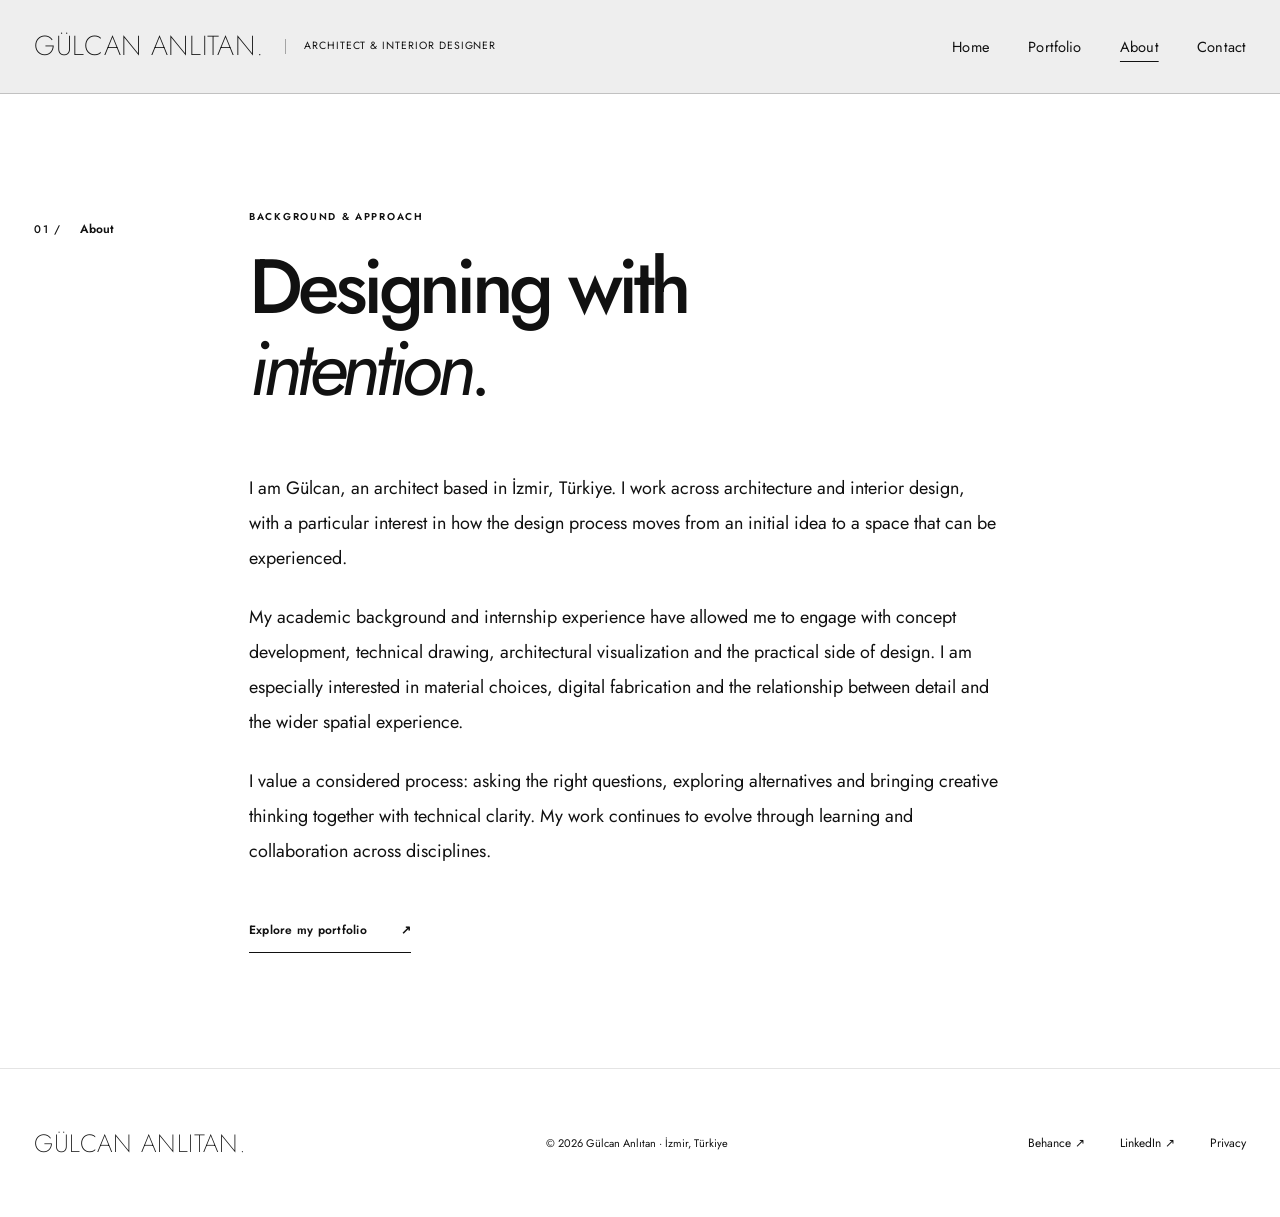
==== commit c85a6e24: "Publish website from af0e89960124" ====
--- a/about/index.html
+++ b/about/index.html
@@ -1,9 +1,24 @@
 <!doctype html><html lang="en"><head><meta charset="utf-8"><meta name="viewport" content="width=device-width,initial-scale=1"><meta name="theme-color" content="#eeeeee"><meta name="description" content="Learn about Gülcan Anlıtan, an architect and interior designer in İzmir, Türkiye, and her approach to materials, spatial experience and design.">
-<link rel="canonical" href="https://gulcan.net/about/"><title>About | Gülcan Anlıtan</title><link rel="icon" type="image/svg+xml" href="/assets/favicon.svg"><link rel="stylesheet" href="/assets/style.css"><link rel="stylesheet" href="/assets/editorial.css"><script defer src="/assets/script.js"></script><link rel="stylesheet" href="/assets/analytics-consent.css">
-<script defer src="/assets/analytics-consent.js"></script>
+<link rel="canonical" href="https://gulcan.net/about/"><title>About | Gülcan Anlıtan</title><link rel="icon" type="image/svg+xml" href="/assets/favicon.svg"><link rel="stylesheet" href="/assets/style.css"><link rel="stylesheet" href="/assets/editorial.css"><script defer src="/assets/script.js"></script><!-- Statcounter: cookie-free configuration; respect an existing opt-out -->
+<script>
+var sc_project=13372680;
+var sc_invisible=1;
+var sc_security="af13d25f";
+var sc_client_storage="disabled";
+(function () {
+  try {
+    if (localStorage.getItem("gulcan-analytics-v1") === "no") return;
+  } catch (_) {}
+  if (navigator.globalPrivacyControl === true || navigator.doNotTrack === "1") return;
+  var script = document.createElement("script");
+  script.src = "https://www.statcounter.com/counter/counter.js";
+  script.async = true;
+  document.head.appendChild(script);
+})();
+</script>
 </head><body class="editorial-site"><a class="skip" href="#main">Skip to content</a>
 <header class="ed-header"><nav class="ed-container ed-nav" aria-label="Main navigation"><a class="ed-identity" href="/"><strong>GÜLCAN ANLITAN<span>.</span></strong><span class="ed-role">Architect &amp; Interior Designer</span></a><div class="nav-links ed-nav-links" id="main-nav"><a href="/" >Home</a><a href="/portfolio/">Portfolio</a><a href="/about/" aria-current="page">About</a><a href="/#contact">Contact</a></div><button class="menu-button ed-menu-button" type="button" aria-label="Open menu" aria-controls="main-nav" aria-expanded="false">☰</button></nav></header>
 <main id="main"><section class="ed-inner"><div class="ed-container ed-inner-grid"><div class="ed-label"><span class="ed-index">01 /</span><span>About</span></div><div><p class="ed-overline">Background &amp; approach</p><h1 class="ed-inner-title">Designing with<br><em>intention.</em></h1><div class="ed-inner-copy"><p>I am Gülcan, an architect based in İzmir, Türkiye. I work across architecture and interior design, with a particular interest in how the design process moves from an initial idea to a space that can be experienced.</p><p>My academic background and internship experience have allowed me to engage with concept development, technical drawing, architectural visualization and the practical side of design. I am especially interested in material choices, digital fabrication and the relationship between detail and the wider spatial experience.</p><p>I value a considered process: asking the right questions, exploring alternatives and bringing creative thinking together with technical clarity. My work continues to evolve through learning and collaboration across disciplines.</p><a class="ed-inline-link" href="/portfolio/">Explore my portfolio <span aria-hidden="true">↗</span></a></div></div></div></section></main>
-<footer class="ed-footer"><div class="ed-container ed-footer-content"><a class="ed-footer-brand" href="/">GÜLCAN ANLITAN.</a><span>© 2026 Gülcan Anlıtan · İzmir, Türkiye</span><div class="ed-footer-links"><a href="https://www.behance.net/glcananltan" target="_blank" rel="noopener noreferrer">Behance ↗</a><a href="https://www.linkedin.com/in/g%C3%BClcan-anl%C4%B1tan-895337190/" target="_blank" rel="noopener noreferrer">LinkedIn ↗</a><a href="/privacy/">Privacy</a><button type="button" class="analytics-settings" data-analytics-settings hidden>Analytics settings</button></div></div></footer>
+<footer class="ed-footer"><div class="ed-container ed-footer-content"><a class="ed-footer-brand" href="/">GÜLCAN ANLITAN.</a><span>© 2026 Gülcan Anlıtan · İzmir, Türkiye</span><div class="ed-footer-links"><a href="https://www.behance.net/glcananltan" target="_blank" rel="noopener noreferrer">Behance ↗</a><a href="https://www.linkedin.com/in/g%C3%BClcan-anl%C4%B1tan-895337190/" target="_blank" rel="noopener noreferrer">LinkedIn ↗</a><a href="/privacy/">Privacy</a></div></div></footer>
 <!-- Cloudflare Web Analytics --><script type='module' src='https://static.cloudflareinsights.com/beacon.min.js' data-cf-beacon='{"token": "785a4017461b4b3585a6602a32527442"}'></script><!-- End Cloudflare Web Analytics -->
 </body></html>
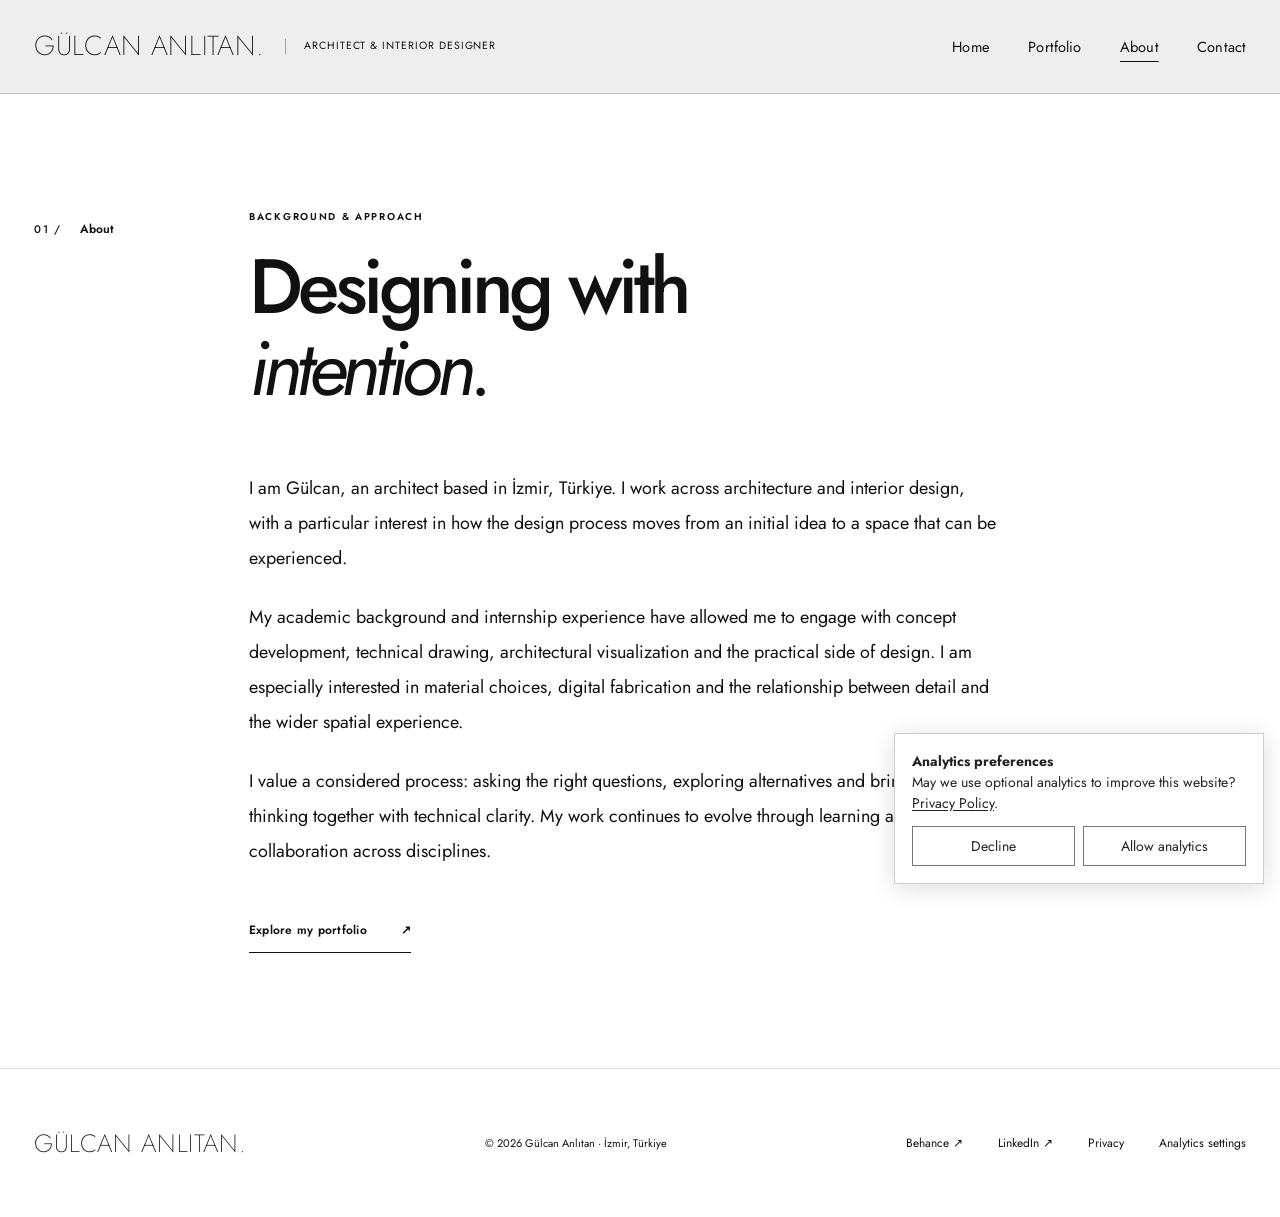
==== commit ad7ddbb8: "Publish website from bbcbafd0916d" ====
--- a/about/index.html
+++ b/about/index.html
@@ -1,24 +1,16 @@
 <!doctype html><html lang="en"><head><meta charset="utf-8"><meta name="viewport" content="width=device-width,initial-scale=1"><meta name="theme-color" content="#eeeeee"><meta name="description" content="Learn about Gülcan Anlıtan, an architect and interior designer in İzmir, Türkiye, and her approach to materials, spatial experience and design.">
-<link rel="canonical" href="https://gulcan.net/about/"><title>About | Gülcan Anlıtan</title><link rel="icon" type="image/svg+xml" href="/assets/favicon.svg"><link rel="stylesheet" href="/assets/style.css"><link rel="stylesheet" href="/assets/editorial.css"><script defer src="/assets/script.js"></script><!-- Statcounter: cookie-free configuration; respect an existing opt-out -->
+<link rel="canonical" href="https://gulcan.net/about/"><title>About | Gülcan Anlıtan</title><link rel="icon" type="image/svg+xml" href="/assets/favicon.svg"><link rel="stylesheet" href="/assets/style.css"><link rel="stylesheet" href="/assets/editorial.css"><script defer src="/assets/script.js"></script><!-- Statcounter: cookie-free analytics, loaded only after consent -->
+<link rel="stylesheet" href="/assets/analytics-preferences.css">
 <script>
 var sc_project=13372680;
 var sc_invisible=1;
 var sc_security="af13d25f";
 var sc_client_storage="disabled";
-(function () {
-  try {
-    if (localStorage.getItem("gulcan-analytics-v1") === "no") return;
-  } catch (_) {}
-  if (navigator.globalPrivacyControl === true || navigator.doNotTrack === "1") return;
-  var script = document.createElement("script");
-  script.src = "https://www.statcounter.com/counter/counter.js";
-  script.async = true;
-  document.head.appendChild(script);
-})();
 </script>
+<script defer src="/assets/analytics-preferences.js"></script>
 </head><body class="editorial-site"><a class="skip" href="#main">Skip to content</a>
 <header class="ed-header"><nav class="ed-container ed-nav" aria-label="Main navigation"><a class="ed-identity" href="/"><strong>GÜLCAN ANLITAN<span>.</span></strong><span class="ed-role">Architect &amp; Interior Designer</span></a><div class="nav-links ed-nav-links" id="main-nav"><a href="/" >Home</a><a href="/portfolio/">Portfolio</a><a href="/about/" aria-current="page">About</a><a href="/#contact">Contact</a></div><button class="menu-button ed-menu-button" type="button" aria-label="Open menu" aria-controls="main-nav" aria-expanded="false">☰</button></nav></header>
 <main id="main"><section class="ed-inner"><div class="ed-container ed-inner-grid"><div class="ed-label"><span class="ed-index">01 /</span><span>About</span></div><div><p class="ed-overline">Background &amp; approach</p><h1 class="ed-inner-title">Designing with<br><em>intention.</em></h1><div class="ed-inner-copy"><p>I am Gülcan, an architect based in İzmir, Türkiye. I work across architecture and interior design, with a particular interest in how the design process moves from an initial idea to a space that can be experienced.</p><p>My academic background and internship experience have allowed me to engage with concept development, technical drawing, architectural visualization and the practical side of design. I am especially interested in material choices, digital fabrication and the relationship between detail and the wider spatial experience.</p><p>I value a considered process: asking the right questions, exploring alternatives and bringing creative thinking together with technical clarity. My work continues to evolve through learning and collaboration across disciplines.</p><a class="ed-inline-link" href="/portfolio/">Explore my portfolio <span aria-hidden="true">↗</span></a></div></div></div></section></main>
-<footer class="ed-footer"><div class="ed-container ed-footer-content"><a class="ed-footer-brand" href="/">GÜLCAN ANLITAN.</a><span>© 2026 Gülcan Anlıtan · İzmir, Türkiye</span><div class="ed-footer-links"><a href="https://www.behance.net/glcananltan" target="_blank" rel="noopener noreferrer">Behance ↗</a><a href="https://www.linkedin.com/in/g%C3%BClcan-anl%C4%B1tan-895337190/" target="_blank" rel="noopener noreferrer">LinkedIn ↗</a><a href="/privacy/">Privacy</a></div></div></footer>
+<footer class="ed-footer"><div class="ed-container ed-footer-content"><a class="ed-footer-brand" href="/">GÜLCAN ANLITAN.</a><span>© 2026 Gülcan Anlıtan · İzmir, Türkiye</span><div class="ed-footer-links"><a href="https://www.behance.net/glcananltan" target="_blank" rel="noopener noreferrer">Behance ↗</a><a href="https://www.linkedin.com/in/g%C3%BClcan-anl%C4%B1tan-895337190/" target="_blank" rel="noopener noreferrer">LinkedIn ↗</a><a href="/privacy/">Privacy</a><button type="button" class="analytics-settings" data-analytics-settings hidden>Analytics settings</button></div></div></footer>
 <!-- Cloudflare Web Analytics --><script type='module' src='https://static.cloudflareinsights.com/beacon.min.js' data-cf-beacon='{"token": "785a4017461b4b3585a6602a32527442"}'></script><!-- End Cloudflare Web Analytics -->
 </body></html>
--- a/assets/analytics-preferences.css
+++ b/assets/analytics-preferences.css
@@ -0,0 +1,4 @@
+.analytics-choice[hidden],.analytics-settings[hidden],.analytics-signal[hidden]{display:none!important}
+.analytics-choice{position:fixed;z-index:1000;bottom:16px;right:16px;width:min(370px,calc(100% - 32px));padding:17px;background:#fff;color:#222;border:1px solid #ccc;box-shadow:0 4px 24px #0002;font:400 14px/1.5 "Jost",Arial,sans-serif}
+.analytics-choice p{margin:0 0 12px}.analytics-choice a{text-decoration:underline;text-underline-offset:2px}.analytics-actions{display:flex;gap:8px;flex-wrap:wrap}.analytics-actions button{flex:1;min-height:40px;border:1px solid #777;background:#fff;color:#222;padding:7px 12px;font:inherit;cursor:pointer}.analytics-actions button:hover{background:#eee}.analytics-actions button:disabled{opacity:.5;cursor:default}.analytics-signal{font-size:12px;margin-top:8px!important;margin-bottom:0!important}.analytics-settings{border:0;padding:0;background:transparent;color:inherit;font:inherit;cursor:pointer}.analytics-settings:hover{text-decoration:underline}.analytics-choice button:focus-visible,.analytics-settings:focus-visible{outline:2px solid #222;outline-offset:3px}
+.ed-footer-links{flex-wrap:wrap}
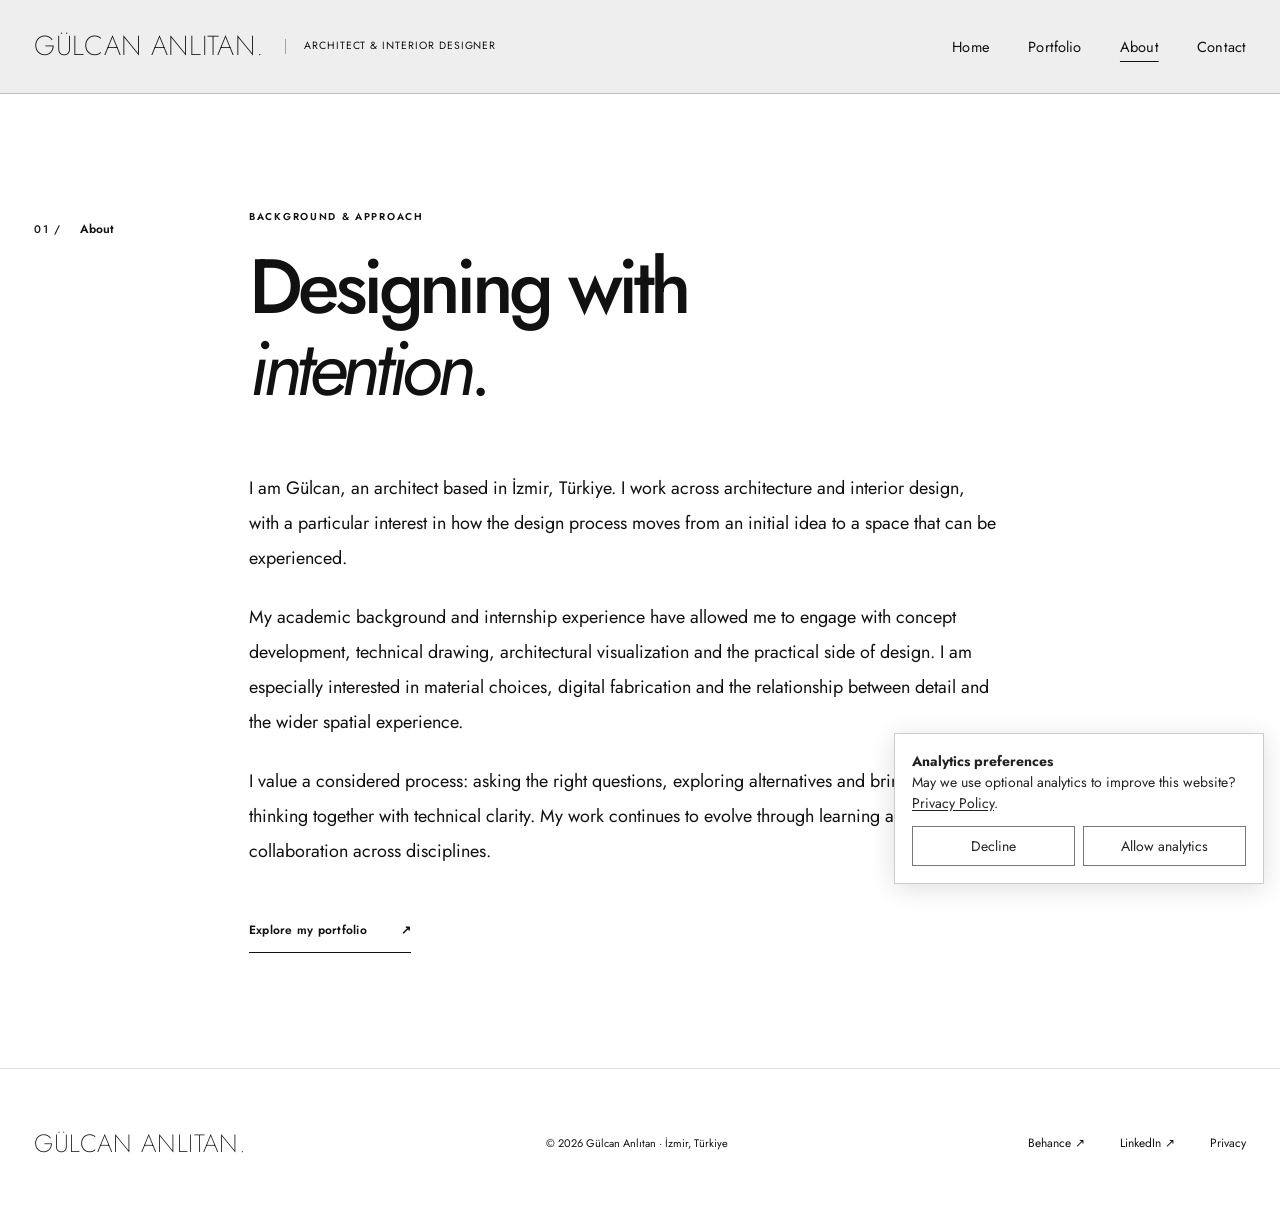
==== commit 40eb10a8: "Publish website from a3d362ff17f3" ====
--- a/about/index.html
+++ b/about/index.html
@@ -1,16 +1,16 @@
 <!doctype html><html lang="en"><head><meta charset="utf-8"><meta name="viewport" content="width=device-width,initial-scale=1"><meta name="theme-color" content="#eeeeee"><meta name="description" content="Learn about Gülcan Anlıtan, an architect and interior designer in İzmir, Türkiye, and her approach to materials, spatial experience and design.">
 <link rel="canonical" href="https://gulcan.net/about/"><title>About | Gülcan Anlıtan</title><link rel="icon" type="image/svg+xml" href="/assets/favicon.svg"><link rel="stylesheet" href="/assets/style.css"><link rel="stylesheet" href="/assets/editorial.css"><script defer src="/assets/script.js"></script><!-- Statcounter: cookie-free analytics, loaded only after consent -->
-<link rel="stylesheet" href="/assets/analytics-preferences.css">
+<link rel="stylesheet" href="/assets/analytics-preferences.css?v=2">
 <script>
 var sc_project=13372680;
 var sc_invisible=1;
 var sc_security="af13d25f";
 var sc_client_storage="disabled";
 </script>
-<script defer src="/assets/analytics-preferences.js"></script>
+<script defer src="/assets/analytics-preferences.js?v=2"></script>
 </head><body class="editorial-site"><a class="skip" href="#main">Skip to content</a>
 <header class="ed-header"><nav class="ed-container ed-nav" aria-label="Main navigation"><a class="ed-identity" href="/"><strong>GÜLCAN ANLITAN<span>.</span></strong><span class="ed-role">Architect &amp; Interior Designer</span></a><div class="nav-links ed-nav-links" id="main-nav"><a href="/" >Home</a><a href="/portfolio/">Portfolio</a><a href="/about/" aria-current="page">About</a><a href="/#contact">Contact</a></div><button class="menu-button ed-menu-button" type="button" aria-label="Open menu" aria-controls="main-nav" aria-expanded="false">☰</button></nav></header>
 <main id="main"><section class="ed-inner"><div class="ed-container ed-inner-grid"><div class="ed-label"><span class="ed-index">01 /</span><span>About</span></div><div><p class="ed-overline">Background &amp; approach</p><h1 class="ed-inner-title">Designing with<br><em>intention.</em></h1><div class="ed-inner-copy"><p>I am Gülcan, an architect based in İzmir, Türkiye. I work across architecture and interior design, with a particular interest in how the design process moves from an initial idea to a space that can be experienced.</p><p>My academic background and internship experience have allowed me to engage with concept development, technical drawing, architectural visualization and the practical side of design. I am especially interested in material choices, digital fabrication and the relationship between detail and the wider spatial experience.</p><p>I value a considered process: asking the right questions, exploring alternatives and bringing creative thinking together with technical clarity. My work continues to evolve through learning and collaboration across disciplines.</p><a class="ed-inline-link" href="/portfolio/">Explore my portfolio <span aria-hidden="true">↗</span></a></div></div></div></section></main>
-<footer class="ed-footer"><div class="ed-container ed-footer-content"><a class="ed-footer-brand" href="/">GÜLCAN ANLITAN.</a><span>© 2026 Gülcan Anlıtan · İzmir, Türkiye</span><div class="ed-footer-links"><a href="https://www.behance.net/glcananltan" target="_blank" rel="noopener noreferrer">Behance ↗</a><a href="https://www.linkedin.com/in/g%C3%BClcan-anl%C4%B1tan-895337190/" target="_blank" rel="noopener noreferrer">LinkedIn ↗</a><a href="/privacy/">Privacy</a><button type="button" class="analytics-settings" data-analytics-settings hidden>Analytics settings</button></div></div></footer>
+<footer class="ed-footer"><div class="ed-container ed-footer-content"><a class="ed-footer-brand" href="/">GÜLCAN ANLITAN.</a><span>© 2026 Gülcan Anlıtan · İzmir, Türkiye</span><div class="ed-footer-links"><a href="https://www.behance.net/glcananltan" target="_blank" rel="noopener noreferrer">Behance ↗</a><a href="https://www.linkedin.com/in/g%C3%BClcan-anl%C4%B1tan-895337190/" target="_blank" rel="noopener noreferrer">LinkedIn ↗</a><a href="/privacy/">Privacy</a></div></div></footer>
 <!-- Cloudflare Web Analytics --><script type='module' src='https://static.cloudflareinsights.com/beacon.min.js' data-cf-beacon='{"token": "785a4017461b4b3585a6602a32527442"}'></script><!-- End Cloudflare Web Analytics -->
 </body></html>
--- a/assets/analytics-preferences.css
+++ b/assets/analytics-preferences.css
@@ -1,4 +1,4 @@
-.analytics-choice[hidden],.analytics-settings[hidden],.analytics-signal[hidden]{display:none!important}
+.analytics-choice[hidden],.analytics-signal[hidden]{display:none!important}
 .analytics-choice{position:fixed;z-index:1000;bottom:16px;right:16px;width:min(370px,calc(100% - 32px));padding:17px;background:#fff;color:#222;border:1px solid #ccc;box-shadow:0 4px 24px #0002;font:400 14px/1.5 "Jost",Arial,sans-serif}
-.analytics-choice p{margin:0 0 12px}.analytics-choice a{text-decoration:underline;text-underline-offset:2px}.analytics-actions{display:flex;gap:8px;flex-wrap:wrap}.analytics-actions button{flex:1;min-height:40px;border:1px solid #777;background:#fff;color:#222;padding:7px 12px;font:inherit;cursor:pointer}.analytics-actions button:hover{background:#eee}.analytics-actions button:disabled{opacity:.5;cursor:default}.analytics-signal{font-size:12px;margin-top:8px!important;margin-bottom:0!important}.analytics-settings{border:0;padding:0;background:transparent;color:inherit;font:inherit;cursor:pointer}.analytics-settings:hover{text-decoration:underline}.analytics-choice button:focus-visible,.analytics-settings:focus-visible{outline:2px solid #222;outline-offset:3px}
+.analytics-choice p{margin:0 0 12px}.analytics-choice a{text-decoration:underline;text-underline-offset:2px}.analytics-actions{display:flex;gap:8px;flex-wrap:wrap}.analytics-actions button{flex:1;min-height:40px;border:1px solid #777;background:#fff;color:#222;padding:7px 12px;font:inherit;cursor:pointer}.analytics-actions button:hover{background:#eee}.analytics-actions button:disabled{opacity:.5;cursor:default}.analytics-signal{font-size:12px;margin-top:8px!important;margin-bottom:0!important}.analytics-choice button:focus-visible{outline:2px solid #222;outline-offset:3px}
 .ed-footer-links{flex-wrap:wrap}
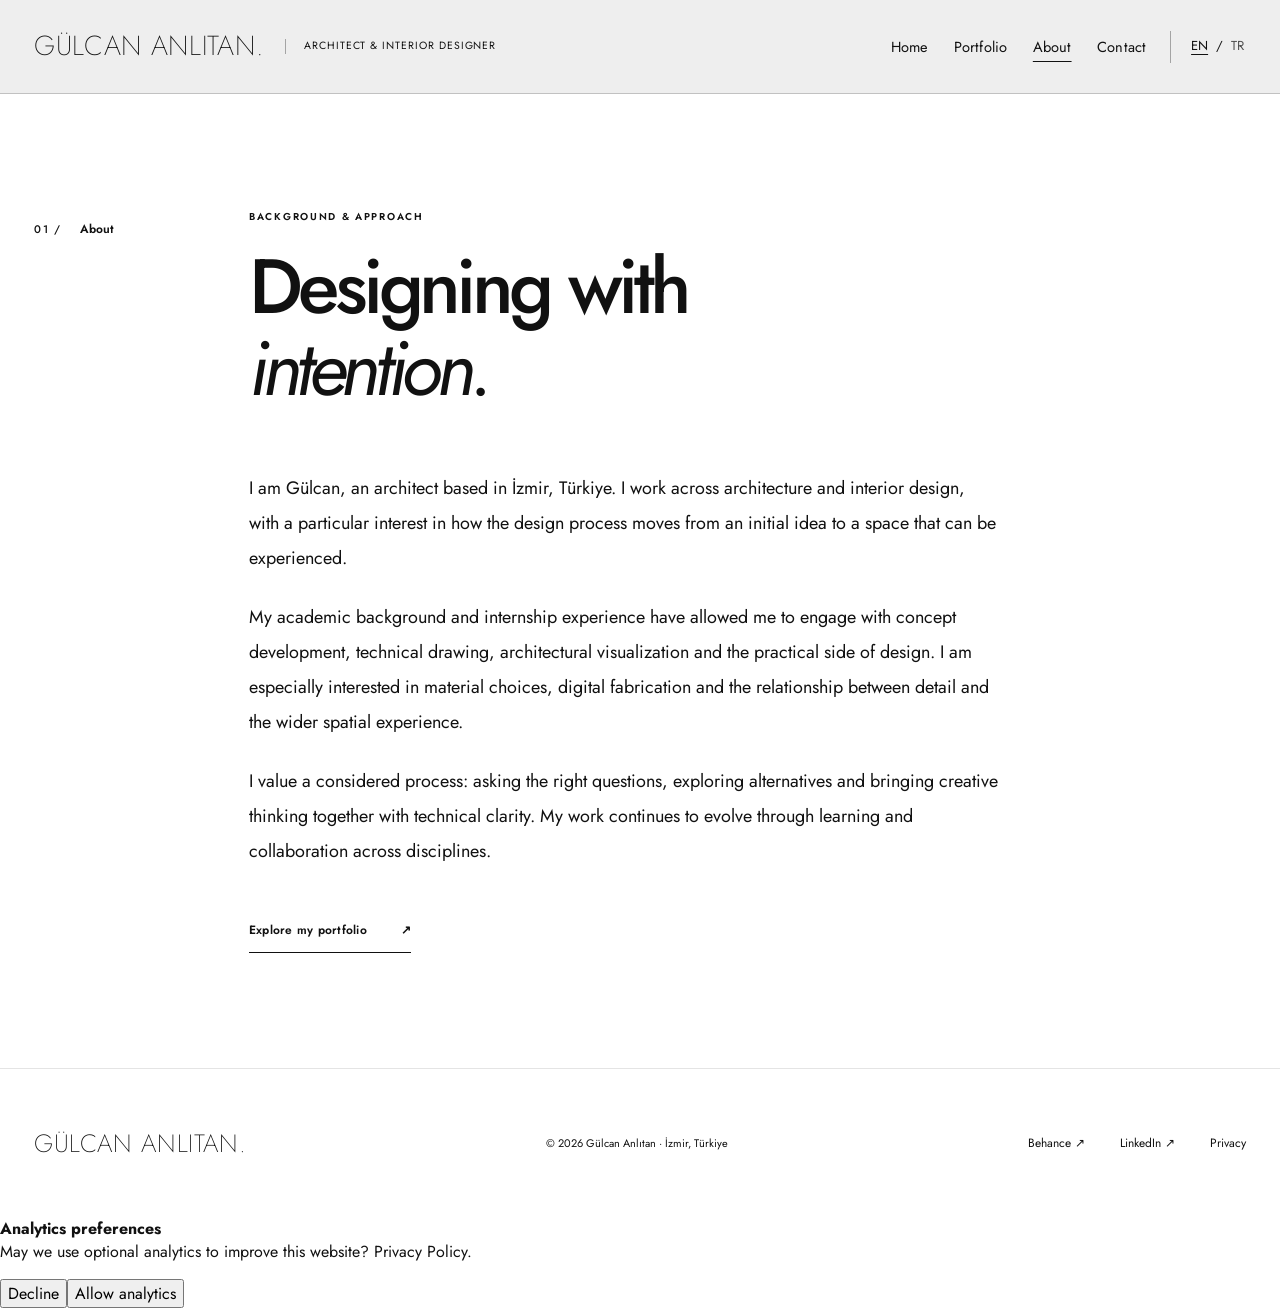
==== commit eb9b6c29: "Publish website from cf19a2aa62cf" ====
--- a/about/index.html
+++ b/about/index.html
@@ -1,5 +1,8 @@
 <!doctype html><html lang="en"><head><meta charset="utf-8"><meta name="viewport" content="width=device-width,initial-scale=1"><meta name="theme-color" content="#eeeeee"><meta name="description" content="Learn about Gülcan Anlıtan, an architect and interior designer in İzmir, Türkiye, and her approach to materials, spatial experience and design.">
-<link rel="canonical" href="https://gulcan.net/about/"><title>About | Gülcan Anlıtan</title><link rel="icon" type="image/svg+xml" href="/assets/favicon.svg"><link rel="stylesheet" href="/assets/style.css"><link rel="stylesheet" href="/assets/editorial.css"><script defer src="/assets/script.js"></script><!-- Statcounter: cookie-free analytics, loaded only after consent -->
+<link rel="canonical" href="https://gulcan.net/about/">
+<link rel="alternate" hreflang="en" href="https://gulcan.net/about/">
+<link rel="alternate" hreflang="tr" href="https://gulcan.net/tr/hakkimda/">
+<link rel="alternate" hreflang="x-default" href="https://gulcan.net/about/"><title>About | Gülcan Anlıtan</title><link rel="icon" type="image/svg+xml" href="/assets/favicon.svg"><link rel="stylesheet" href="/assets/style.css"><link rel="stylesheet" href="/assets/editorial.css"><script defer src="/assets/script.js?v=2></script><!-- Statcounter: cookie-free analytics, loaded only after consent -->
 <link rel="stylesheet" href="/assets/analytics-preferences.css?v=2">
 <script>
 var sc_project=13372680;
@@ -7,9 +10,10 @@
 var sc_security="af13d25f";
 var sc_client_storage="disabled";
 </script>
-<script defer src="/assets/analytics-preferences.js?v=2"></script>
+<script defer src="/assets/analytics-preferences.js?v=3"></script>
+<link rel="stylesheet" href="/assets/language.css?v=1">
 </head><body class="editorial-site"><a class="skip" href="#main">Skip to content</a>
-<header class="ed-header"><nav class="ed-container ed-nav" aria-label="Main navigation"><a class="ed-identity" href="/"><strong>GÜLCAN ANLITAN<span>.</span></strong><span class="ed-role">Architect &amp; Interior Designer</span></a><div class="nav-links ed-nav-links" id="main-nav"><a href="/" >Home</a><a href="/portfolio/">Portfolio</a><a href="/about/" aria-current="page">About</a><a href="/#contact">Contact</a></div><button class="menu-button ed-menu-button" type="button" aria-label="Open menu" aria-controls="main-nav" aria-expanded="false">☰</button></nav></header>
+<header class="ed-header"><nav class="ed-container ed-nav" aria-label="Main navigation"><a class="ed-identity" href="/"><strong>GÜLCAN ANLITAN<span>.</span></strong><span class="ed-role">Architect &amp; Interior Designer</span></a><div class="nav-links ed-nav-links" id="main-nav"><a href="/" >Home</a><a href="/portfolio/">Portfolio</a><a href="/about/" aria-current="page">About</a><a href="/#contact">Contact</a></div><div class="ed-header-tools"><div class="ed-language" role="group" aria-label="Language selection"><a href="/about/" lang="en" hreflang="en" aria-label="English" aria-current="true">EN</a><span aria-hidden="true">/</span><a href="/tr/hakkimda/" lang="tr" hreflang="tr" aria-label="Türkçe">TR</a></div><button class="menu-button ed-menu-button" type="button" aria-label="Open menu" aria-controls="main-nav" aria-expanded="false">☰</button></div></nav></header>
 <main id="main"><section class="ed-inner"><div class="ed-container ed-inner-grid"><div class="ed-label"><span class="ed-index">01 /</span><span>About</span></div><div><p class="ed-overline">Background &amp; approach</p><h1 class="ed-inner-title">Designing with<br><em>intention.</em></h1><div class="ed-inner-copy"><p>I am Gülcan, an architect based in İzmir, Türkiye. I work across architecture and interior design, with a particular interest in how the design process moves from an initial idea to a space that can be experienced.</p><p>My academic background and internship experience have allowed me to engage with concept development, technical drawing, architectural visualization and the practical side of design. I am especially interested in material choices, digital fabrication and the relationship between detail and the wider spatial experience.</p><p>I value a considered process: asking the right questions, exploring alternatives and bringing creative thinking together with technical clarity. My work continues to evolve through learning and collaboration across disciplines.</p><a class="ed-inline-link" href="/portfolio/">Explore my portfolio <span aria-hidden="true">↗</span></a></div></div></div></section></main>
 <footer class="ed-footer"><div class="ed-container ed-footer-content"><a class="ed-footer-brand" href="/">GÜLCAN ANLITAN.</a><span>© 2026 Gülcan Anlıtan · İzmir, Türkiye</span><div class="ed-footer-links"><a href="https://www.behance.net/glcananltan" target="_blank" rel="noopener noreferrer">Behance ↗</a><a href="https://www.linkedin.com/in/g%C3%BClcan-anl%C4%B1tan-895337190/" target="_blank" rel="noopener noreferrer">LinkedIn ↗</a><a href="/privacy/">Privacy</a></div></div></footer>
 <!-- Cloudflare Web Analytics --><script type='module' src='https://static.cloudflareinsights.com/beacon.min.js' data-cf-beacon='{"token": "785a4017461b4b3585a6602a32527442"}'></script><!-- End Cloudflare Web Analytics -->
--- a/assets/language.css
+++ b/assets/language.css
@@ -0,0 +1,27 @@
+/* Shared language switch; preserve editorial typography and original brand. */
+.editorial-site .ed-nav .ed-nav-links{margin-left:auto;gap:clamp(14px,2vw,36px)}
+.ed-header-tools{display:flex;align-items:center;gap:12px;flex:0 0 auto}
+.ed-language{display:flex;align-items:center;gap:6px;flex:0 0 auto;white-space:nowrap;font-size:13px;line-height:1.4;font-weight:400;color:#111;border-left:1px solid #1115;padding-left:clamp(10px,1.4vw,22px)}
+.ed-language a{display:inline-flex;align-items:center;min-height:32px;padding-inline:2px;color:#505050}
+.ed-language a[aria-current="true"]{color:#111;text-decoration:underline;text-underline-offset:4px}
+.ed-language a:hover{text-decoration:underline;text-underline-offset:4px}
+.ed-language a:focus-visible{outline:2px solid #111;outline-offset:3px}
+.ed-privacy-top{display:flex;justify-content:space-between;align-items:center;gap:16px}
+@media(min-width:701px) and (max-width:1100px){
+ .editorial-site .ed-nav .ed-nav-links{display:none;position:absolute;top:100%;left:0;right:0;margin:0;padding:24px clamp(18px,2.65vw,64px);background:#eee;flex-direction:column;align-items:flex-start;gap:24px}
+ .editorial-site .ed-nav .ed-nav-links.open{display:flex}
+ .editorial-site .ed-header-tools .ed-menu-button{display:block}
+}
+@media(max-width:700px){
+ .editorial-site .ed-nav{gap:8px}
+ .editorial-site .ed-nav .ed-nav-links{top:100%;margin:0}
+ .ed-header-tools{gap:4px}
+ .ed-language{padding-left:7px;gap:3px;font-size:12px}
+ .ed-language a{min-height:36px}
+ .editorial-site .ed-header-tools .ed-menu-button{width:34px;flex:0 0 34px}
+ .editorial-site .ed-identity strong{font-size:clamp(18px,5.9vw,29px)}
+}
+@media(max-width:360px){
+ .editorial-site .ed-nav{flex-wrap:wrap;row-gap:4px;padding-block:12px}
+ .ed-header-tools{margin-left:auto}
+}
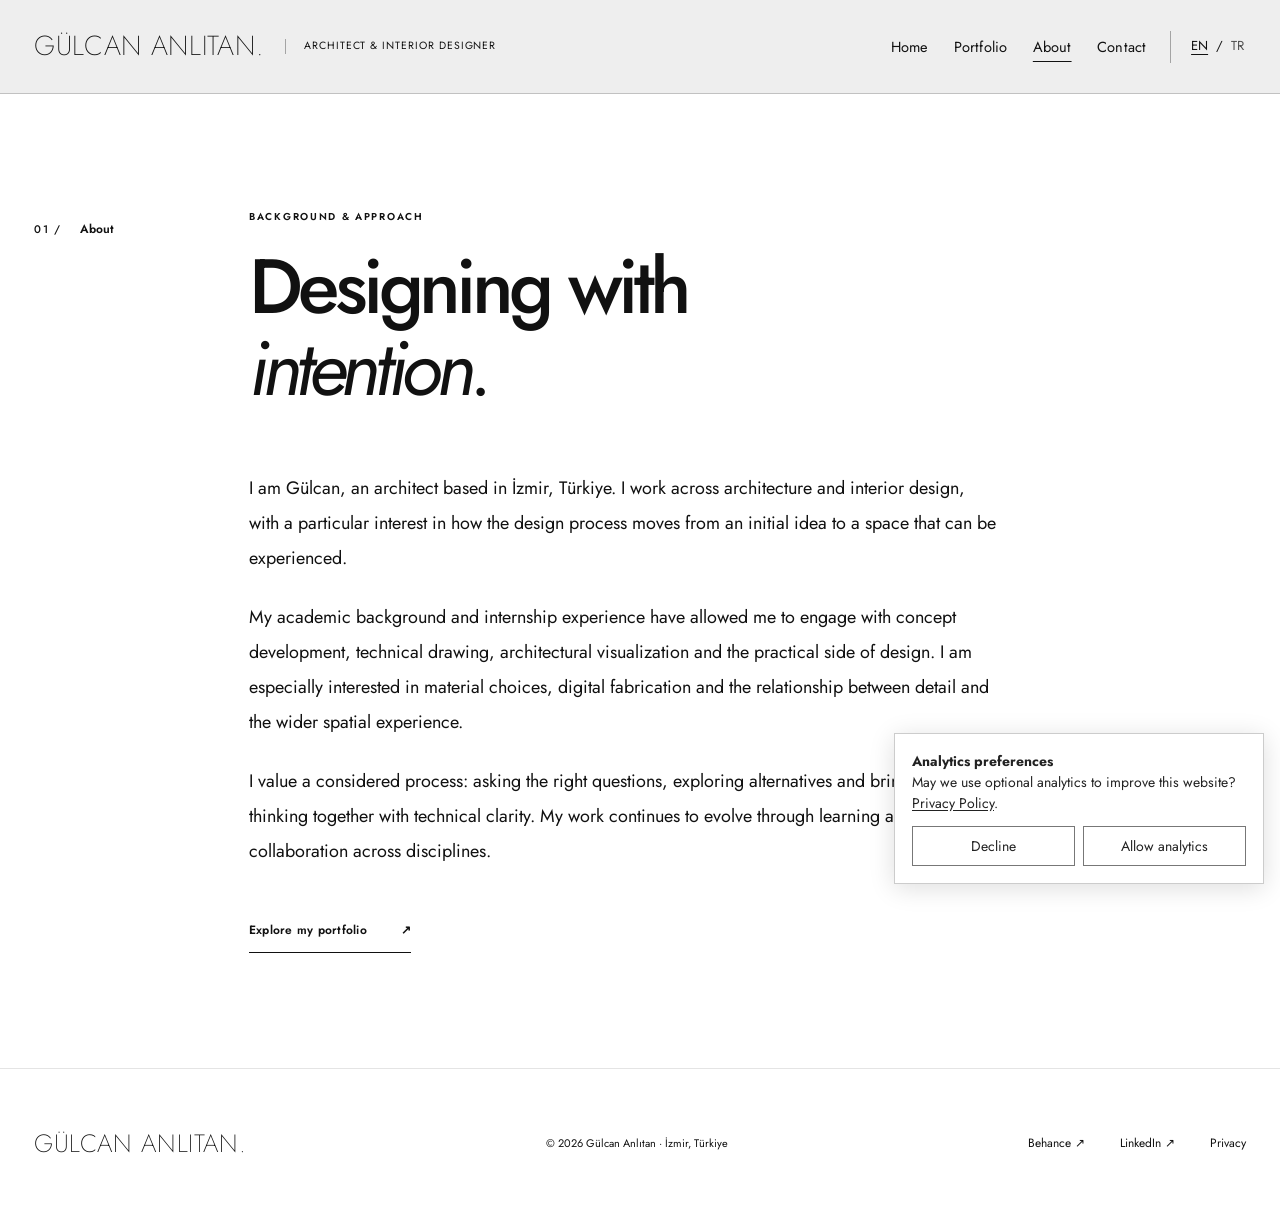
==== commit 0090cd6d: "Publish website from ae4bce604a55" ====
--- a/about/index.html
+++ b/about/index.html
@@ -2,8 +2,8 @@
 <link rel="canonical" href="https://gulcan.net/about/">
 <link rel="alternate" hreflang="en" href="https://gulcan.net/about/">
 <link rel="alternate" hreflang="tr" href="https://gulcan.net/tr/hakkimda/">
-<link rel="alternate" hreflang="x-default" href="https://gulcan.net/about/"><title>About | Gülcan Anlıtan</title><link rel="icon" type="image/svg+xml" href="/assets/favicon.svg"><link rel="stylesheet" href="/assets/style.css"><link rel="stylesheet" href="/assets/editorial.css"><script defer src="/assets/script.js?v=2></script><!-- Statcounter: cookie-free analytics, loaded only after consent -->
-<link rel="stylesheet" href="/assets/analytics-preferences.css?v=2">
+<link rel="alternate" hreflang="x-default" href="https://gulcan.net/about/"><title>About | Gülcan Anlıtan</title><link rel="icon" type="image/svg+xml" href="/assets/favicon.svg"><link rel="stylesheet" href="/assets/style.css"><link rel="stylesheet" href="/assets/editorial.css"><script defer src="/assets/script.js?v=3"></script><!-- Statcounter: cookie-free analytics, loaded only after consent -->
+<link rel="stylesheet" href="/assets/analytics-preferences.css?v=3">
 <script>
 var sc_project=13372680;
 var sc_invisible=1;
@@ -11,7 +11,7 @@
 var sc_client_storage="disabled";
 </script>
 <script defer src="/assets/analytics-preferences.js?v=3"></script>
-<link rel="stylesheet" href="/assets/language.css?v=1">
+<link rel="stylesheet" href="/assets/language.css?v=2">
 </head><body class="editorial-site"><a class="skip" href="#main">Skip to content</a>
 <header class="ed-header"><nav class="ed-container ed-nav" aria-label="Main navigation"><a class="ed-identity" href="/"><strong>GÜLCAN ANLITAN<span>.</span></strong><span class="ed-role">Architect &amp; Interior Designer</span></a><div class="nav-links ed-nav-links" id="main-nav"><a href="/" >Home</a><a href="/portfolio/">Portfolio</a><a href="/about/" aria-current="page">About</a><a href="/#contact">Contact</a></div><div class="ed-header-tools"><div class="ed-language" role="group" aria-label="Language selection"><a href="/about/" lang="en" hreflang="en" aria-label="English" aria-current="true">EN</a><span aria-hidden="true">/</span><a href="/tr/hakkimda/" lang="tr" hreflang="tr" aria-label="Türkçe">TR</a></div><button class="menu-button ed-menu-button" type="button" aria-label="Open menu" aria-controls="main-nav" aria-expanded="false">☰</button></div></nav></header>
 <main id="main"><section class="ed-inner"><div class="ed-container ed-inner-grid"><div class="ed-label"><span class="ed-index">01 /</span><span>About</span></div><div><p class="ed-overline">Background &amp; approach</p><h1 class="ed-inner-title">Designing with<br><em>intention.</em></h1><div class="ed-inner-copy"><p>I am Gülcan, an architect based in İzmir, Türkiye. I work across architecture and interior design, with a particular interest in how the design process moves from an initial idea to a space that can be experienced.</p><p>My academic background and internship experience have allowed me to engage with concept development, technical drawing, architectural visualization and the practical side of design. I am especially interested in material choices, digital fabrication and the relationship between detail and the wider spatial experience.</p><p>I value a considered process: asking the right questions, exploring alternatives and bringing creative thinking together with technical clarity. My work continues to evolve through learning and collaboration across disciplines.</p><a class="ed-inline-link" href="/portfolio/">Explore my portfolio <span aria-hidden="true">↗</span></a></div></div></div></section></main>
--- a/assets/analytics-preferences.css
+++ b/assets/analytics-preferences.css
@@ -2,3 +2,8 @@
 .analytics-choice{position:fixed;z-index:1000;bottom:16px;right:16px;width:min(370px,calc(100% - 32px));padding:17px;background:#fff;color:#222;border:1px solid #ccc;box-shadow:0 4px 24px #0002;font:400 14px/1.5 "Jost",Arial,sans-serif}
 .analytics-choice p{margin:0 0 12px}.analytics-choice a{text-decoration:underline;text-underline-offset:2px}.analytics-actions{display:flex;gap:8px;flex-wrap:wrap}.analytics-actions button{flex:1;min-height:40px;border:1px solid #777;background:#fff;color:#222;padding:7px 12px;font:inherit;cursor:pointer}.analytics-actions button:hover{background:#eee}.analytics-actions button:disabled{opacity:.5;cursor:default}.analytics-signal{font-size:12px;margin-top:8px!important;margin-bottom:0!important}.analytics-choice button:focus-visible{outline:2px solid #222;outline-offset:3px}
 .ed-footer-links{flex-wrap:wrap}
+
+/* Anchor the same consent panel to the visible screen on both languages. */
+@media(max-width:700px){
+ .analytics-choice{position:fixed;top:auto;left:12px;right:12px;bottom:calc(12px + env(safe-area-inset-bottom,0px));width:auto;max-width:none;max-height:calc(100vh - 32px);overflow:auto;margin:0;z-index:1000}
+}
--- a/assets/language.css
+++ b/assets/language.css
@@ -25,3 +25,10 @@
  .editorial-site .ed-nav{flex-wrap:wrap;row-gap:4px;padding-block:12px}
  .ed-header-tools{margin-left:auto}
 }
+
+/* Keep natural text widths measurable by the mobile brand alignment script. */
+@media(max-width:700px){
+ .editorial-site .ed-identity strong,.editorial-site .ed-identity .ed-role{width:max-content;max-width:none;flex:0 0 auto;align-self:flex-start}
+ html[lang="tr"] .home-projects .ed-contact-content h2{font-size:clamp(28px,5vw,64px);line-height:1.13;overflow-wrap:normal}
+}
+html[lang="tr"] .home-projects .ed-contact-content h2{font-size:clamp(30px,3.4vw,54px);line-height:1.15;letter-spacing:-.035em}
